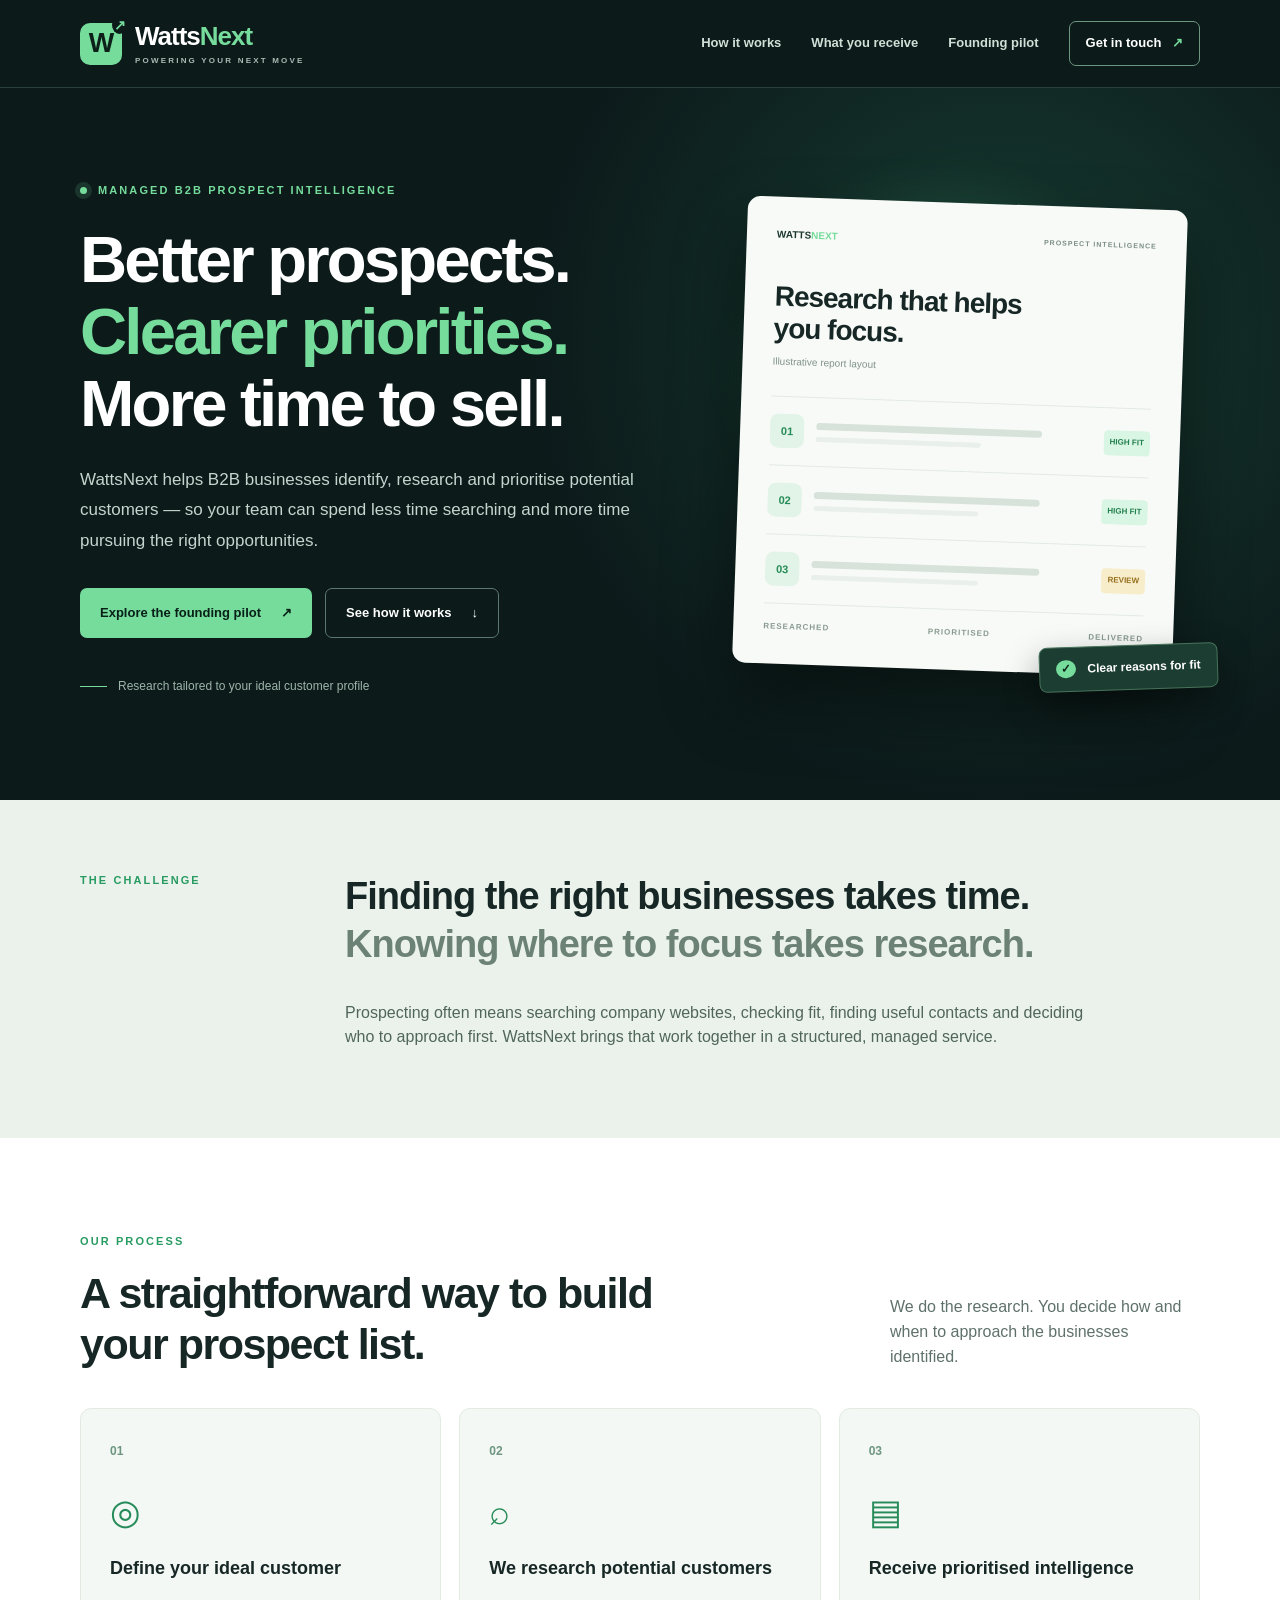
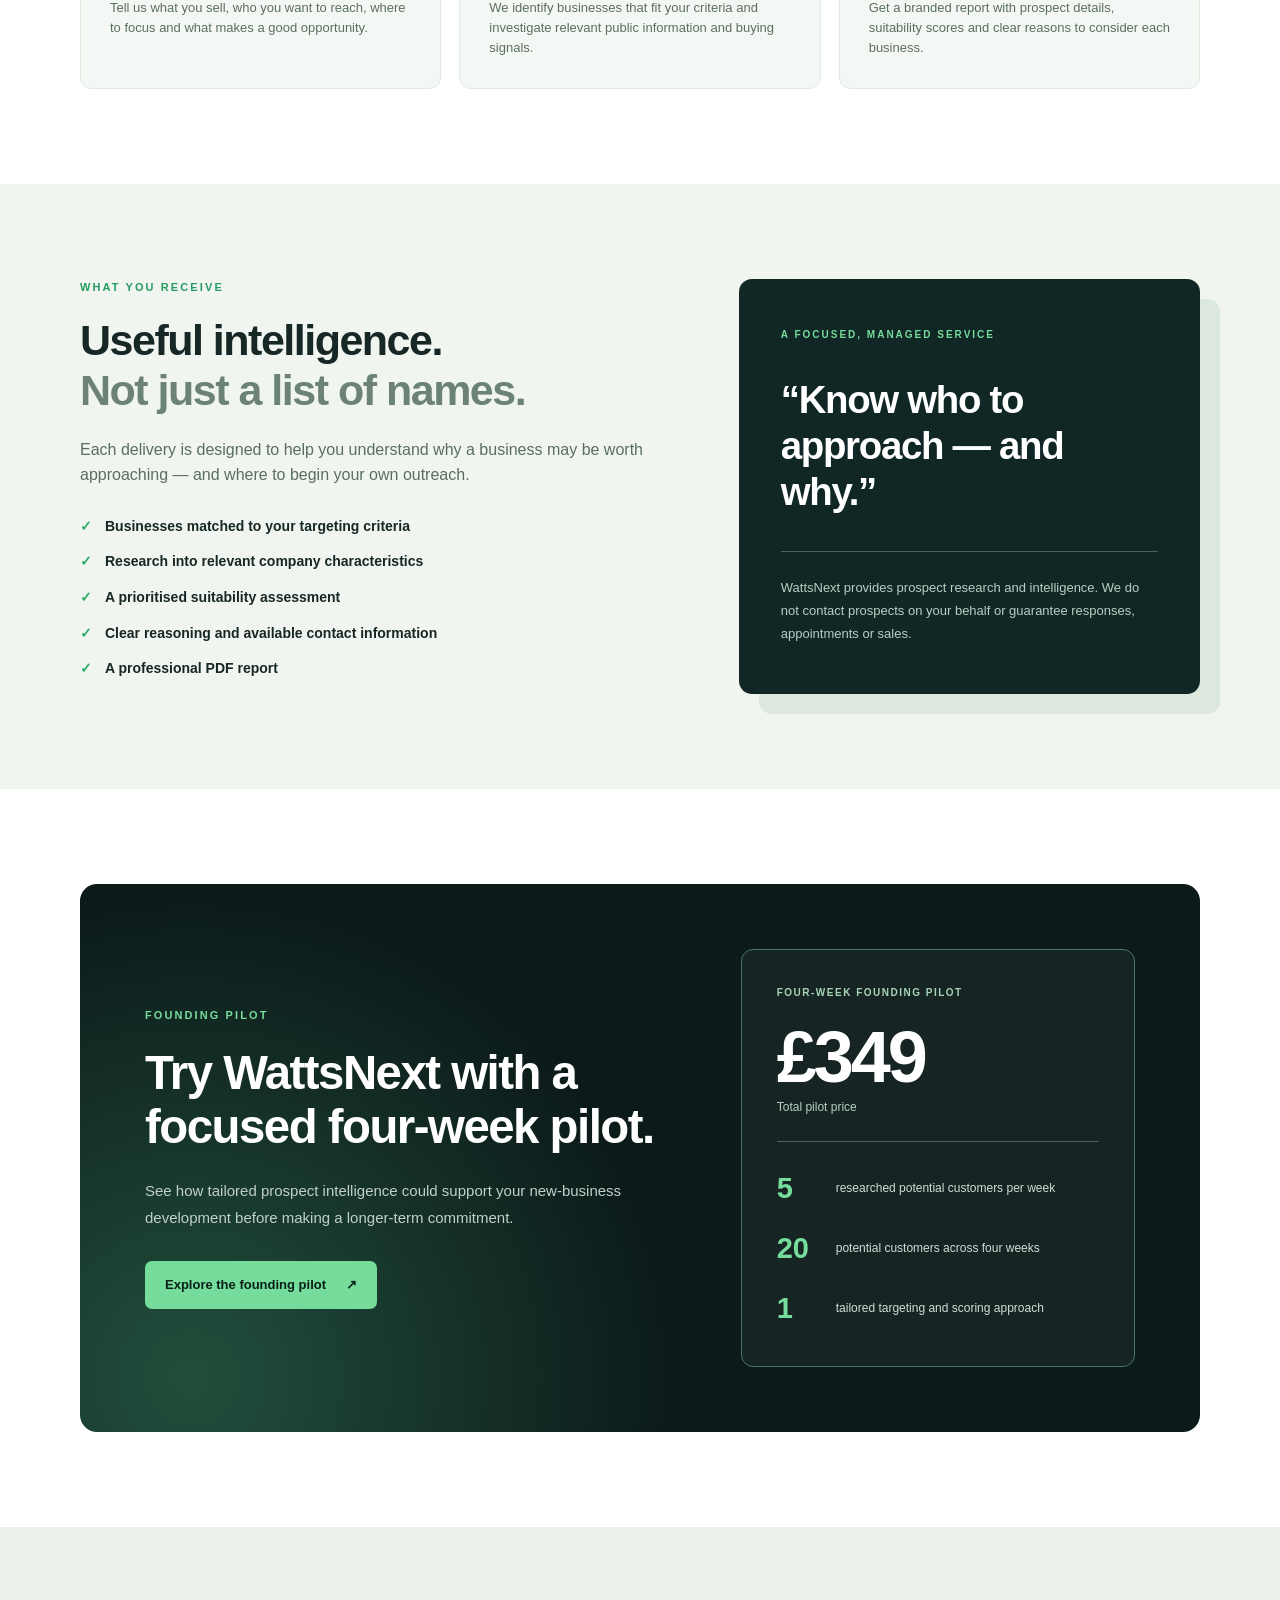
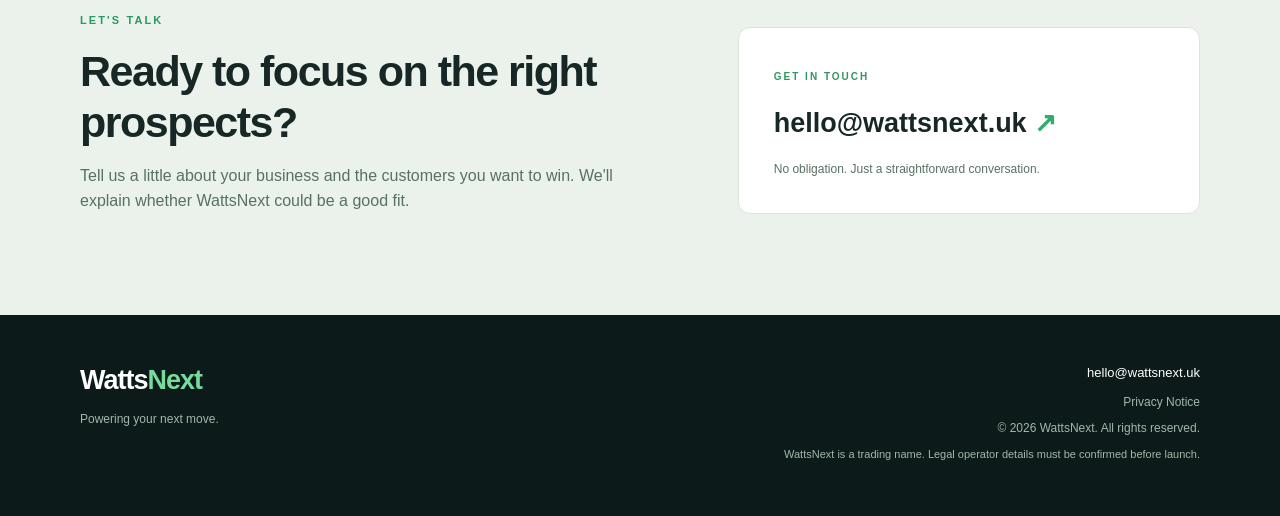
==== index.html @ e7e46218 "Add files via upload" ====
<!doctype html>
<html lang="en-GB">
<head>
<meta charset="utf-8"><meta name="viewport" content="width=device-width, initial-scale=1">
<meta name="description" content="WattsNext provides managed B2B prospect research: researched, prioritised potential customers matched to your ideal customer profile.">
<title>WattsNext | Powering your next move</title>
<link rel="stylesheet" href="styles.css">
</head>
<body>
<header class="site-header"><div class="wrap nav"><a class="brand" href="#top" aria-label="WattsNext home"><span class="mark">W<span class="spark">↗</span></span><span>Watts<span class="green">Next</span><small>POWERING YOUR NEXT MOVE</small></span></a><nav aria-label="Main navigation"><a href="how-it-works.html">How it works</a><a href="#deliverables">What you receive</a><a href="founding-pilot.html">Founding pilot</a><a class="nav-contact" href="mailto:hello@wattsnext.uk?subject=WattsNext%20enquiry">Get in touch <span aria-hidden="true">↗</span></a></nav></div></header>
<main id="top">
<section class="hero"><div class="wrap hero-grid"><div><div class="eyebrow"><span class="dot"></span> MANAGED B2B PROSPECT INTELLIGENCE</div><h1>Better prospects.<br><em>Clearer priorities.</em><br>More time to sell.</h1><p class="lead">WattsNext helps B2B businesses identify, research and prioritise potential customers — so your team can spend less time searching and more time pursuing the right opportunities.</p><div class="actions"><a class="btn primary" href="founding-pilot.html">Explore the founding pilot <span aria-hidden="true">↗</span></a><a class="btn secondary" href="how-it-works.html">See how it works <span aria-hidden="true">↓</span></a></div><div class="hero-note"><span class="line"></span> Research tailored to your ideal customer profile</div></div><div class="hero-visual" aria-label="Illustration of a prioritised prospect intelligence report"><div class="glow"></div><div class="report"><div class="report-top"><span>WATTS<span class="green">NEXT</span></span><span>PROSPECT INTELLIGENCE</span></div><div class="report-title">Research that helps<br>you focus.</div><div class="report-sub">Illustrative report layout</div><div class="report-row"><span class="avatar">01</span><span class="fake-lines"><b></b><i></i></span><span class="score">HIGH FIT</span></div><div class="report-row"><span class="avatar">02</span><span class="fake-lines"><b></b><i></i></span><span class="score">HIGH FIT</span></div><div class="report-row"><span class="avatar">03</span><span class="fake-lines"><b></b><i></i></span><span class="score medium">REVIEW</span></div><div class="report-footer"><span>RESEARCHED</span><span>PRIORITISED</span><span>DELIVERED</span></div></div><div class="float-chip"><span class="check">✓</span> Clear reasons for fit</div></div></div></section>
<section class="intro"><div class="wrap intro-grid"><div class="section-label">THE CHALLENGE</div><div><h2>Finding the right businesses takes time. <span>Knowing where to focus takes research.</span></h2><p>Prospecting often means searching company websites, checking fit, finding useful contacts and deciding who to approach first. WattsNext brings that work together in a structured, managed service.</p></div></div></section>
<section class="section how" id="how"><div class="wrap"><div class="section-label">OUR PROCESS</div><div class="section-heading"><h2>A straightforward way to build your prospect list.</h2><p>We do the research. You decide how and when to approach the businesses identified.</p></div><div class="steps"><article class="step"><span class="step-number">01</span><div class="step-icon">◎</div><h3>Define your ideal customer</h3><p>Tell us what you sell, who you want to reach, where to focus and what makes a good opportunity.</p></article><article class="step"><span class="step-number">02</span><div class="step-icon">⌕</div><h3>We research potential customers</h3><p>We identify businesses that fit your criteria and investigate relevant public information and buying signals.</p></article><article class="step"><span class="step-number">03</span><div class="step-icon">▤</div><h3>Receive prioritised intelligence</h3><p>Get a branded report with prospect details, suitability scores and clear reasons to consider each business.</p></article></div></div></section>
<section class="section deliverables" id="deliverables"><div class="wrap deliver-grid"><div><div class="section-label">WHAT YOU RECEIVE</div><h2>Useful intelligence.<br><span>Not just a list of names.</span></h2><p>Each delivery is designed to help you understand why a business may be worth approaching — and where to begin your own outreach.</p><ul class="feature-list"><li><span>✓</span> Businesses matched to your targeting criteria</li><li><span>✓</span> Research into relevant company characteristics</li><li><span>✓</span> A prioritised suitability assessment</li><li><span>✓</span> Clear reasoning and available contact information</li><li><span>✓</span> A professional PDF report</li></ul></div><aside class="deliver-card"><div class="card-label">A FOCUSED, MANAGED SERVICE</div><div class="big-quote">“Know who to approach — and why.”</div><div class="card-rule"></div><p>WattsNext provides prospect research and intelligence. We do not contact prospects on your behalf or guarantee responses, appointments or sales.</p></aside></div></section>
<section class="section pilot-section" id="pilot"><div class="wrap"><div class="pilot-card"><div><div class="section-label light">FOUNDING PILOT</div><h2>Try WattsNext with a focused four-week pilot.</h2><p>See how tailored prospect intelligence could support your new-business development before making a longer-term commitment.</p><a class="btn primary" href="founding-pilot.html">Explore the founding pilot <span aria-hidden="true">↗</span></a></div><div class="price-box"><div class="price-label">FOUR-WEEK FOUNDING PILOT</div><div class="price">£349</div><div class="price-sub">Total pilot price</div><div class="price-rule"></div><div class="metric"><strong>5</strong><span>researched potential customers per week</span></div><div class="metric"><strong>20</strong><span>potential customers across four weeks</span></div><div class="metric"><strong>1</strong><span>tailored targeting and scoring approach</span></div></div></div></div></section>
<section class="contact-section" id="contact"><div class="wrap contact-grid"><div><div class="section-label">LET'S TALK</div><h2>Ready to focus on the right prospects?</h2><p>Tell us a little about your business and the customers you want to win. We'll explain whether WattsNext could be a good fit.</p></div><div class="contact-box"><span>GET IN TOUCH</span><a href="mailto:hello@wattsnext.uk?subject=WattsNext%20enquiry">hello@wattsnext.uk <span aria-hidden="true">↗</span></a><p>No obligation. Just a straightforward conversation.</p></div></div></section>
</main>
<footer><div class="wrap footer-grid"><div><a class="footer-brand" href="#top">Watts<span class="green">Next</span></a><p>Powering your next move.</p></div><div class="footer-right"><a href="mailto:hello@wattsnext.uk">hello@wattsnext.uk</a><p><a href="https://docs.google.com/document/d/1ftN30DPU0YbhLh_8CklvsjxT-NBt7JfH/edit?usp=drivesdk&ouid=116151901559799536463&rtpof=true&sd=true" target="_blank" rel="noopener noreferrer">Privacy Notice</a></p><p>© <span id="year">2026</span> WattsNext. All rights reserved.</p><p class="footer-notice">WattsNext is a trading name. Legal operator details must be confirmed before launch.</p></div></div></footer>
<script>document.getElementById('year').textContent=new Date().getFullYear();</script>
</body></html>
---- styles.css ----
:root{--dark:#0c1a1a;--dark2:#102726;--green:#76dc9c;--green2:#40b977;--ink:#162725;--muted:#5f716b;--light:#f3f7f3;--line:#dce8df}*{box-sizing:border-box}html{scroll-behavior:smooth}body{margin:0;font-family:Arial,Helvetica,sans-serif;color:var(--ink);line-height:1.55}a{text-decoration:none;color:inherit}.wrap{width:min(1120px,calc(100% - 48px));margin:auto}.site-header{background:var(--dark);color:#fff;border-bottom:1px solid #29403b}.nav{min-height:87px;display:flex;align-items:center;justify-content:space-between;gap:24px}.brand{display:flex;align-items:center;gap:13px;font-size:26px;font-weight:800;letter-spacing:-1px;line-height:1}.brand small{display:block;font-size:8px;letter-spacing:2.2px;color:#a9bcb4;margin-top:8px;font-weight:600}.green{color:var(--green)}.mark{width:42px;height:42px;background:var(--green);color:#0c2019;display:grid;place-items:center;border-radius:10px;font-size:27px;font-weight:900;position:relative}.spark{position:absolute;font-size:14px;right:-5px;top:-7px;background:var(--dark);color:var(--green);border-radius:50%;padding:2px}.nav nav{display:flex;align-items:center;gap:30px;font-size:13px;font-weight:600}.nav nav>a:not(.nav-contact){color:#d1dfd6}.nav nav>a:hover{color:var(--green)}.nav-contact{border:1px solid #6c9680;border-radius:7px;padding:11px 16px}.nav-contact span{color:var(--green);margin-left:7px}.hero{background:radial-gradient(circle at 78% 35%,#173c32 0%,transparent 43%),var(--dark);color:#fff;padding:90px 0 100px;overflow:hidden}.hero-grid{display:grid;grid-template-columns:1.1fr .9fr;gap:55px;align-items:center}.eyebrow,.section-label{font-size:11px;font-weight:800;letter-spacing:2.1px;color:#279b61}.eyebrow{color:var(--green);display:flex;align-items:center;gap:11px}.dot{height:7px;width:7px;background:var(--green);border-radius:50%;box-shadow:0 0 0 5px #75db9a24}h1,h2,h3,p{margin-top:0}h1{font-size:clamp(42px,5.1vw,68px);letter-spacing:-2.8px;line-height:1.1;margin:25px 0}h1 em{font-style:normal;color:var(--green)}.lead{font-size:17px;color:#c4d5ce;max-width:565px;line-height:1.8}.actions{display:flex;gap:13px;flex-wrap:wrap;margin-top:31px}.btn{display:inline-flex;align-items:center;justify-content:center;gap:20px;border-radius:7px;padding:14px 20px;font-size:13px;font-weight:800;transition:transform .15s}.btn:hover{transform:translateY(-2px)}.primary{background:var(--green);color:#092018}.secondary{border:1px solid #5c7770;color:#fff}.hero-note{font-size:12px;color:#9eb5aa;display:flex;align-items:center;gap:11px;margin-top:39px}.line{width:27px;height:1px;background:var(--green)}.hero-visual{position:relative;padding:25px 0 30px}.glow{position:absolute;width:380px;height:380px;background:#64d99918;border-radius:50%;filter:blur(22px);left:30px;top:10px}.report{position:relative;max-width:440px;margin:auto;background:#f8faf7;color:var(--ink);border-radius:13px;box-shadow:0 35px 70px #0007;transform:rotate(2deg);padding:30px}.report-top{display:flex;justify-content:space-between;align-items:center;gap:8px;font-size:10px;font-weight:900;color:#1d3730}.report-top>span:last-child{font-size:7px;letter-spacing:1px;color:#7a8d85}.report-title{font-size:28px;letter-spacing:-1px;line-height:1.15;font-weight:800;margin-top:38px}.report-sub{font-size:10px;color:#80928a;margin-top:9px;margin-bottom:27px}.report-row{display:flex;align-items:center;gap:12px;border-top:1px solid #e3eae4;padding:17px 0}.avatar{width:34px;height:34px;background:#e2f3e8;color:#278d58;display:grid;place-items:center;border-radius:8px;font-size:11px;font-weight:800}.fake-lines{flex:1;display:grid;gap:7px}.fake-lines b,.fake-lines i{height:7px;background:#d7e3da;border-radius:8px;width:82%}.fake-lines i{width:60%;height:5px;background:#e9efea}.score{font-size:8px;color:#23804f;background:#d9f5e3;border-radius:4px;padding:6px;font-weight:800;white-space:nowrap}.score.medium{color:#96711e;background:#f8edcb}.report-footer{display:flex;justify-content:space-between;border-top:1px solid #e3eae4;padding-top:17px;font-size:8px;color:#899b90;letter-spacing:1px;font-weight:800}.float-chip{position:absolute;right:-18px;bottom:10px;background:#1c3d32;color:#fff;border:1px solid #47735a;box-shadow:0 15px 35px #0006;border-radius:8px;padding:12px 16px;font-size:12px;font-weight:700;transform:rotate(-2deg)}.check{background:var(--green);color:#0d231a;border-radius:50%;padding:2px 5px;margin-right:8px}.intro{padding:72px 0;background:#eaf2eb}.intro-grid{display:grid;grid-template-columns:230px 1fr;gap:35px}.intro h2{font-size:clamp(26px,3.1vw,38px);line-height:1.28;letter-spacing:-1px;max-width:820px}.intro h2 span,.deliverables h2 span{color:#6b8275}.intro p{max-width:750px;color:#51665a}.section{padding:95px 0}.section-heading{display:flex;justify-content:space-between;align-items:end;gap:60px;margin:18px 0 38px}.section-heading h2,.deliverables h2,.contact-section h2{font-size:clamp(30px,3.5vw,43px);line-height:1.18;letter-spacing:-1.5px;max-width:650px;margin:0}.section-heading p{color:var(--muted);max-width:310px;margin:0}.steps{display:grid;grid-template-columns:repeat(3,1fr);gap:18px}.step{background:#f4f8f4;border:1px solid #e2eae2;border-radius:11px;padding:29px}.step-number{font-size:12px;font-weight:800;color:#6d9580}.step-icon{font-size:35px;color:#268b59;margin:23px 0 17px}.step h3{font-size:18px;line-height:1.3}.step p{font-size:13px;color:#5b6e63;margin:0}.deliverables{background:#f0f5f0}.deliver-grid{display:grid;grid-template-columns:1.1fr .9fr;gap:95px;align-items:center}.deliverables h2{margin:19px 0 22px}.deliverables p{color:#596e62;max-width:570px}.feature-list{list-style:none;padding:0;margin:28px 0 0}.feature-list li{margin:14px 0;font-size:14px;font-weight:600;display:flex;gap:13px}.feature-list li span{color:#2eac69;font-weight:900}.deliver-card{background:var(--dark2);color:#fff;border-radius:13px;padding:48px 42px;box-shadow:20px 20px 0 #dce8de}.card-label{color:var(--green);font-size:10px;letter-spacing:2px;font-weight:800}.big-quote{font-size:clamp(29px,3vw,42px);font-weight:800;letter-spacing:-1.3px;line-height:1.2;margin:35px 0}.card-rule{height:1px;background:#45665a;margin-bottom:24px}.deliver-card p{font-size:13px;color:#b9cec2;line-height:1.8;margin:0}.pilot-section{background:#fff}.pilot-card{background:var(--dark);border-radius:17px;color:#fff;padding:65px;display:grid;grid-template-columns:1fr .75fr;gap:70px;align-items:center;background-image:radial-gradient(circle at 10% 90%,#214f3c,transparent 43%)}.section-label.light{color:var(--green)}.pilot-card h2{font-size:clamp(32px,3.7vw,49px);letter-spacing:-1.5px;line-height:1.15;margin:22px 0}.pilot-card p{color:#c1d1c7;font-size:15px;line-height:1.8;margin-bottom:30px}.price-box{border:1px solid #4b7662;border-radius:12px;padding:35px;background:#ffffff0b}.price-label{font-size:10px;letter-spacing:1.5px;color:#a6d4b7;font-weight:800}.price{font-size:72px;font-weight:800;letter-spacing:-3px;line-height:1.15;margin-top:15px}.price-sub{font-size:12px;color:#b8d0bf}.price-rule{height:1px;background:#476457;margin:24px 0}.metric{display:flex;align-items:center;gap:17px;margin-top:15px}.metric strong{font-size:29px;color:var(--green);min-width:42px}.metric span{font-size:12px;color:#d0dfd4}.contact-section{background:#eaf2eb;padding:85px 0}.contact-grid{display:grid;grid-template-columns:1fr .8fr;gap:80px;align-items:center}.contact-section h2{margin:17px 0}.contact-section p{color:#597064;max-width:540px}.contact-box{background:#fff;border:1px solid #d8e6dc;border-radius:12px;padding:35px}.contact-box>span{font-size:10px;letter-spacing:2px;font-weight:800;color:#339660}.contact-box>a{display:block;font-size:clamp(18px,2.3vw,27px);font-weight:800;margin:15px 0;word-break:break-word}.contact-box>a span{color:#2eae6a}.contact-box p{font-size:12px;margin:0}footer{background:#0c1a1a;color:#fff;padding:45px 0}.footer-grid{display:flex;justify-content:space-between;gap:40px}.footer-brand{font-size:27px;font-weight:800;letter-spacing:-1px}footer p{font-size:12px;color:#a2b8aa;margin:8px 0}.footer-right{text-align:right}.footer-right>a{font-size:13px}.footer-notice{max-width:450px;font-size:11px}@media(max-width:850px){.nav nav{gap:13px}.nav nav>a:not(.nav-contact){display:none}.hero-grid,.deliver-grid,.pilot-card{grid-template-columns:1fr}.hero{padding:65px 0}.hero-visual{max-width:500px;margin:auto;width:100%}.intro-grid{grid-template-columns:1fr;gap:12px}.section-heading{display:block}.section-heading p{margin-top:15px}.deliver-grid,.pilot-card{gap:38px}.pilot-card{padding:40px}.contact-grid{gap:30px}}@media(max-width:600px){.wrap{width:min(100% - 34px,1120px)}.nav{min-height:75px}.brand{font-size:23px}.brand small{font-size:7px}.nav-contact{font-size:11px;padding:9px}.hero{padding:56px 0 72px}h1{letter-spacing:-1.7px}.lead{font-size:15px}.report{padding:23px}.float-chip{right:0}.intro,.section,.contact-section{padding:60px 0}.steps{grid-template-columns:1fr}.deliver-card{padding:32px;box-shadow:10px 10px 0 #dce8de}.pilot-card{padding:29px}.price{font-size:58px}.contact-grid{grid-template-columns:1fr}.contact-box{padding:24px}.footer-grid{display:block}.footer-right{text-align:left;margin-top:24px}}

/* Additional pages and responsive navigation */
.inner-hero{background:radial-gradient(circle at 82% 20%,#214f3c 0%,transparent 48%),var(--dark);color:#fff;padding:80px 0 86px}.inner-hero h1{max-width:920px;font-size:clamp(39px,4.8vw,62px)}.inner-hero .lead{max-width:740px}.inner-title{font-size:clamp(30px,3.4vw,43px);letter-spacing:-1.5px;line-height:1.2;max-width:820px;margin:20px 0 35px}.detail-steps{display:grid;grid-template-columns:repeat(2,minmax(0,1fr));gap:20px}.detail-steps.three{grid-template-columns:repeat(3,minmax(0,1fr))}.detail-step,.info-card{border:1px solid var(--line);border-radius:12px;background:#fff;padding:30px}.detail-step h3,.info-card h3{font-size:19px;margin:15px 0 12px}.detail-step p,.info-card p{font-size:14px;color:var(--muted);margin:0}.muted-section{background:var(--light)}.info-grid{display:grid;grid-template-columns:repeat(2,minmax(0,1fr));gap:18px}.end-cta{display:flex;justify-content:space-between;align-items:center;gap:30px}.end-cta h2{font-size:clamp(28px,3vw,40px);margin:15px 0}.end-cta p{color:var(--muted)}.fine-print{margin-top:32px;font-size:12px;color:var(--muted);max-width:880px}.pilot-page-card{padding:55px}
@media(max-width:850px){.nav{flex-wrap:wrap;padding:14px 0}.nav nav{display:flex;flex-wrap:wrap;justify-content:flex-start;width:100%;gap:10px 17px}.nav nav>a:not(.nav-contact){display:inline;color:#d1dfd6}.nav-contact{padding:7px 10px}.detail-steps.three{grid-template-columns:1fr}.end-cta{display:block}.end-cta .btn{margin-top:12px}}
@media(max-width:600px){.inner-hero{padding:55px 0 65px}.detail-steps,.info-grid{grid-template-columns:1fr}.detail-step,.info-card{padding:24px}.pilot-page-card{padding:29px}.nav nav{font-size:12px;gap:9px 13px}.nav nav>a:not(.nav-contact){display:inline}}
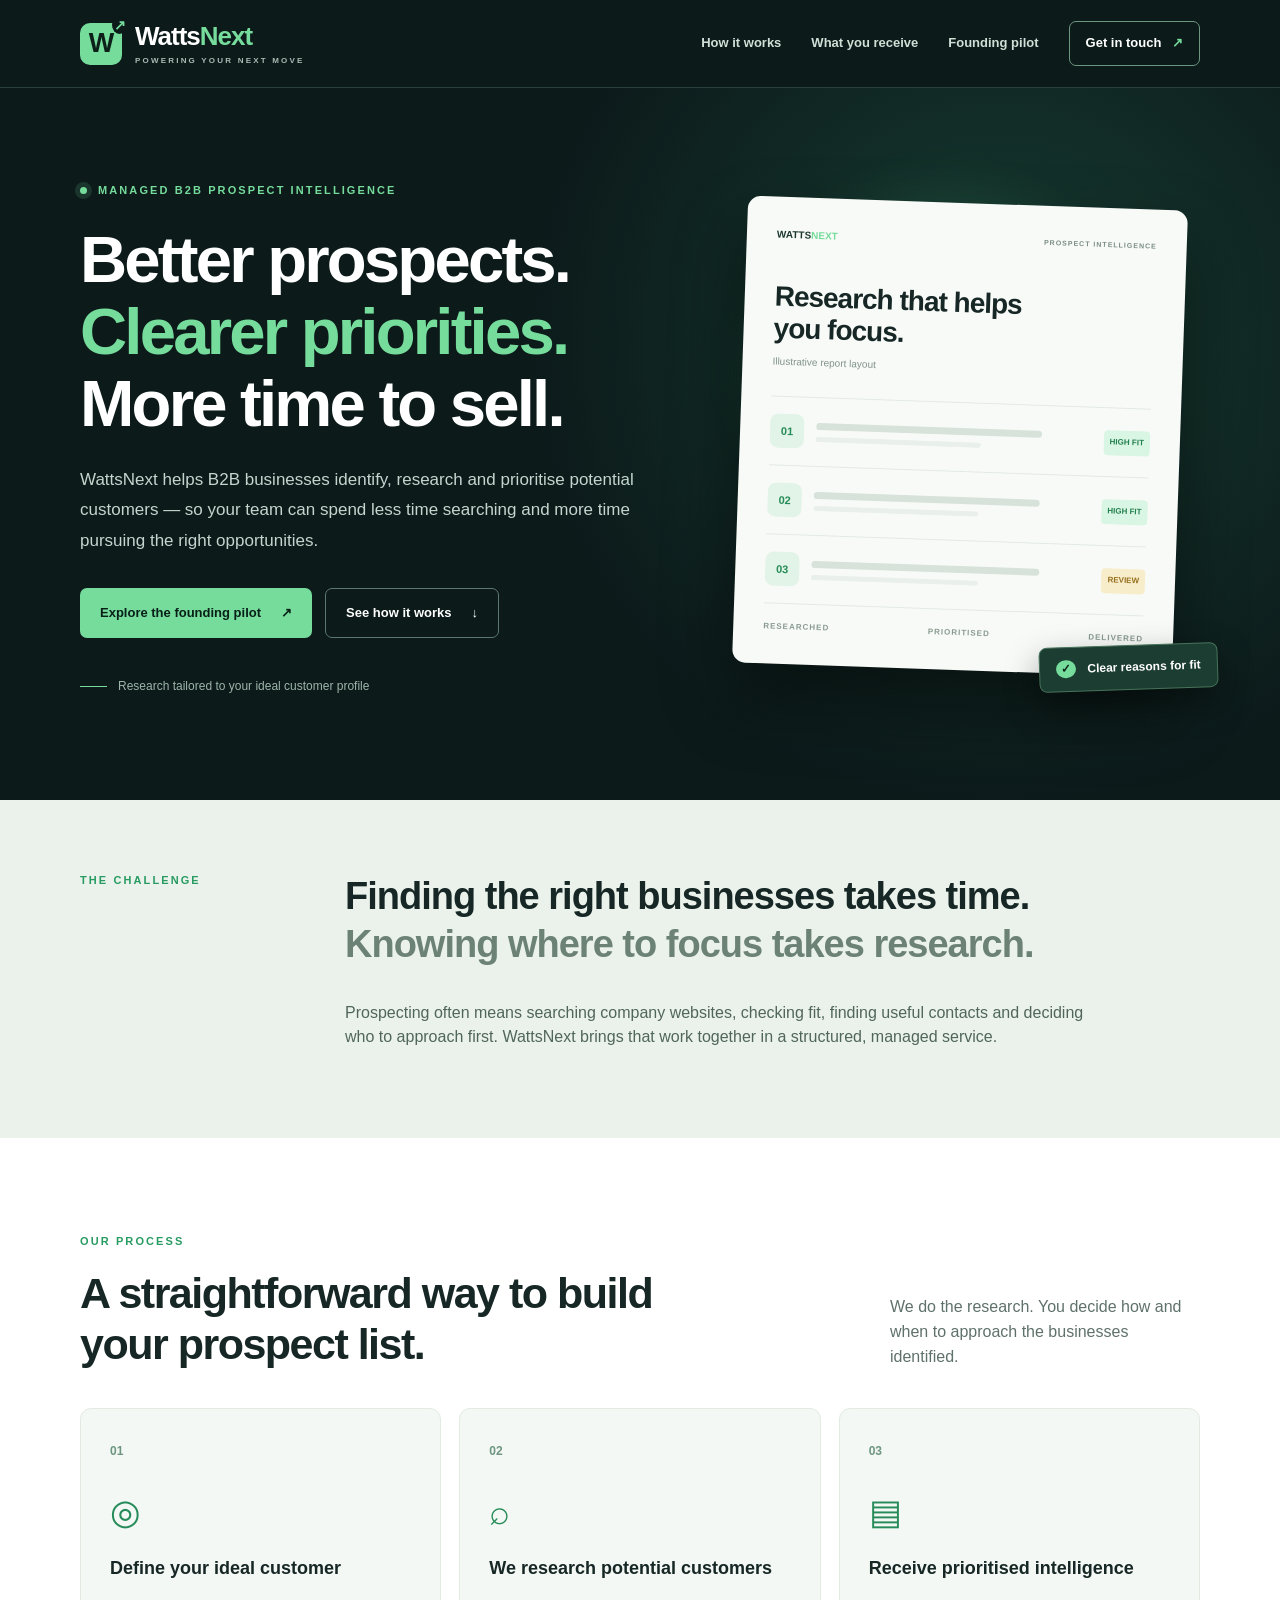
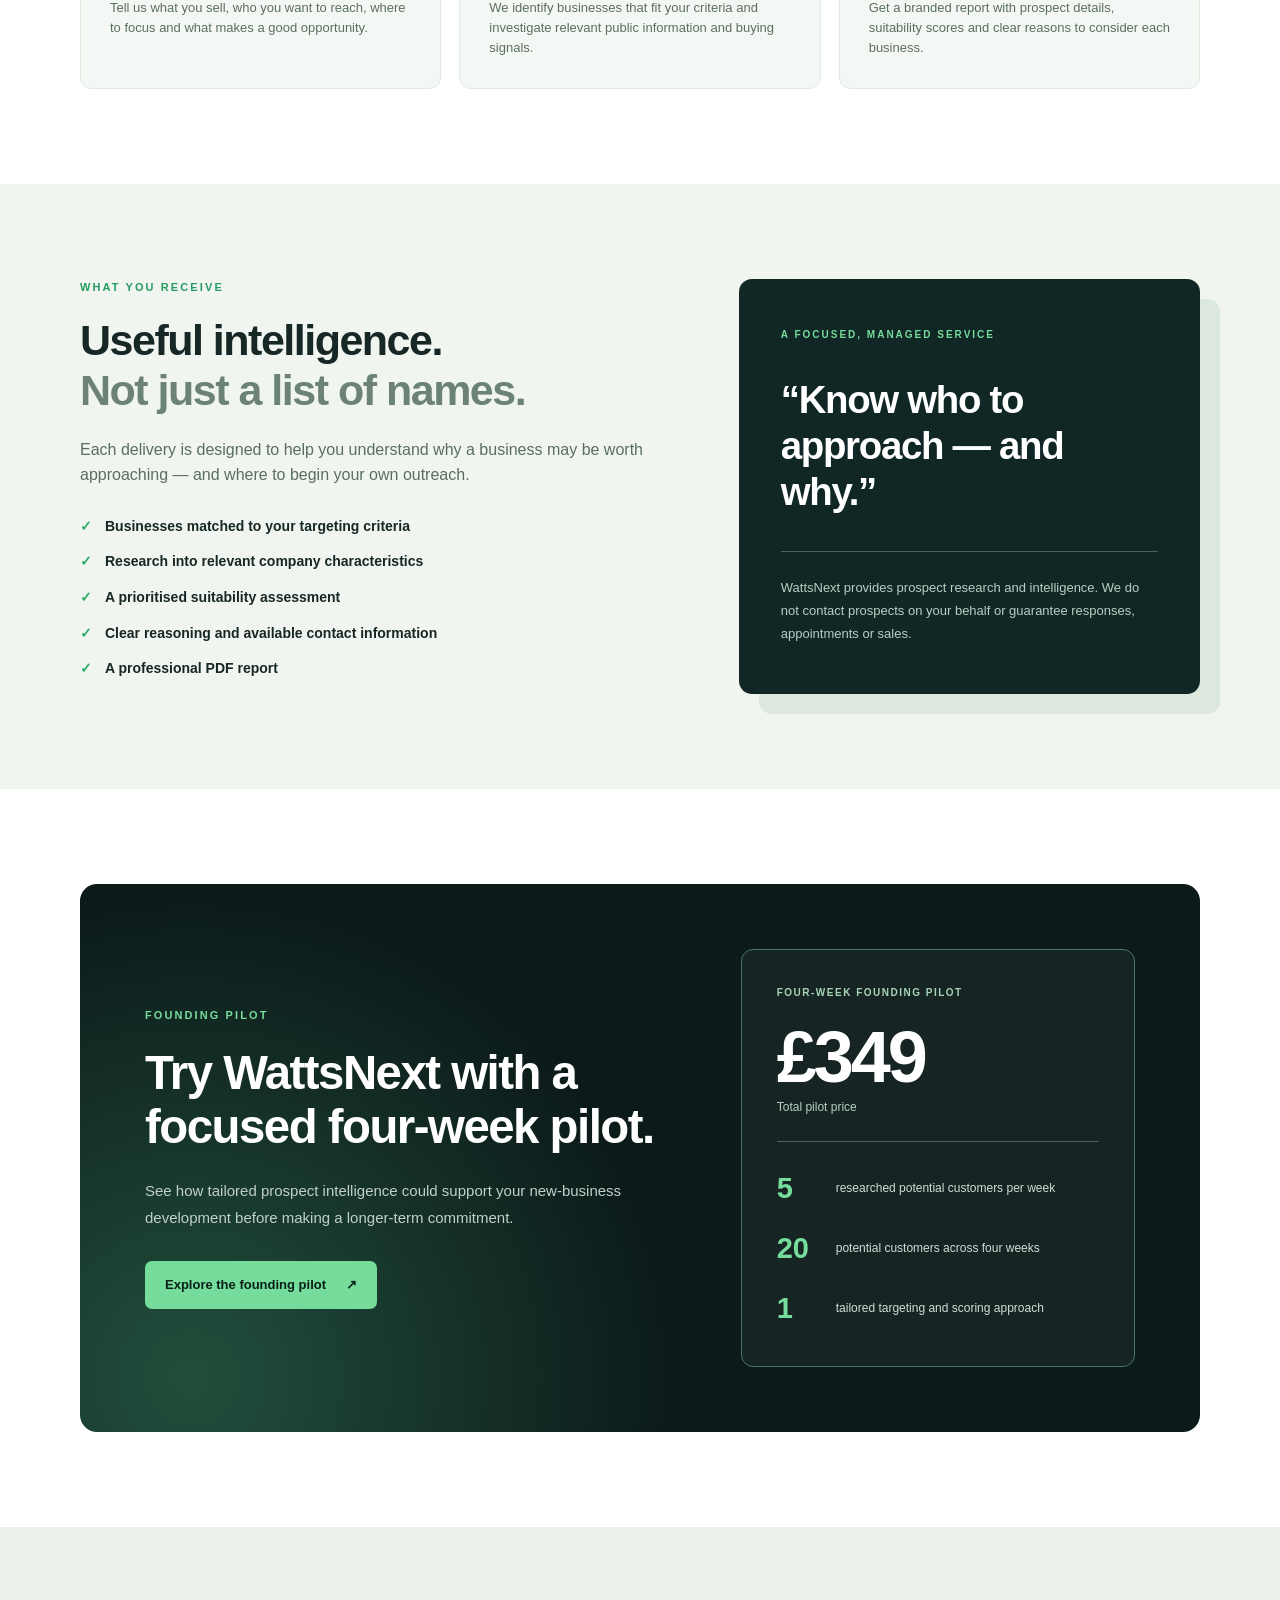
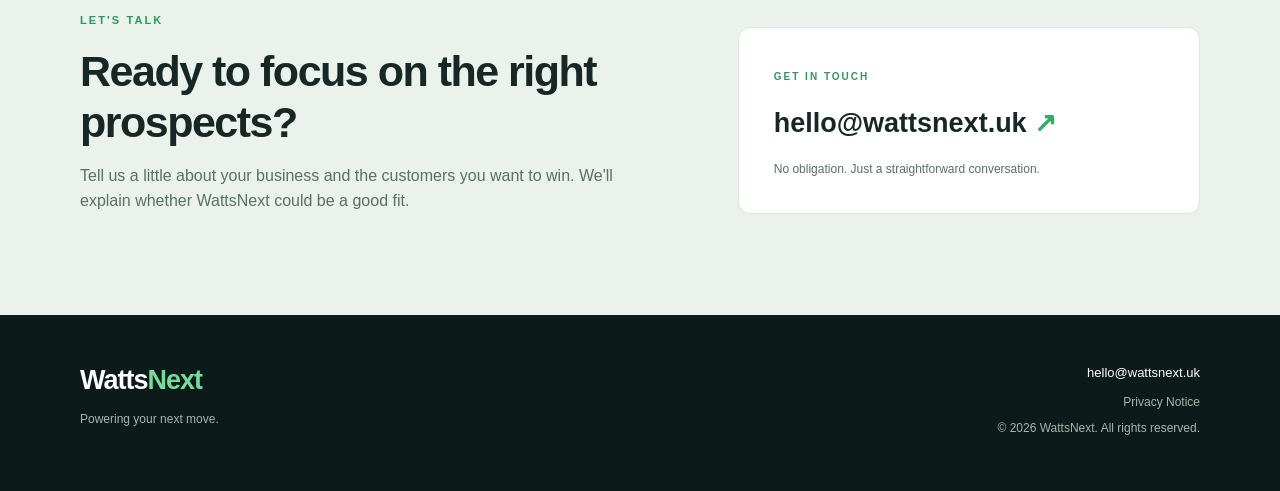
==== commit bf78c303: "Add files via upload" ====
--- a/index.html
+++ b/index.html
@@ -16,6 +16,6 @@
 <section class="section pilot-section" id="pilot"><div class="wrap"><div class="pilot-card"><div><div class="section-label light">FOUNDING PILOT</div><h2>Try WattsNext with a focused four-week pilot.</h2><p>See how tailored prospect intelligence could support your new-business development before making a longer-term commitment.</p><a class="btn primary" href="founding-pilot.html">Explore the founding pilot <span aria-hidden="true">↗</span></a></div><div class="price-box"><div class="price-label">FOUR-WEEK FOUNDING PILOT</div><div class="price">£349</div><div class="price-sub">Total pilot price</div><div class="price-rule"></div><div class="metric"><strong>5</strong><span>researched potential customers per week</span></div><div class="metric"><strong>20</strong><span>potential customers across four weeks</span></div><div class="metric"><strong>1</strong><span>tailored targeting and scoring approach</span></div></div></div></div></section>
 <section class="contact-section" id="contact"><div class="wrap contact-grid"><div><div class="section-label">LET'S TALK</div><h2>Ready to focus on the right prospects?</h2><p>Tell us a little about your business and the customers you want to win. We'll explain whether WattsNext could be a good fit.</p></div><div class="contact-box"><span>GET IN TOUCH</span><a href="mailto:hello@wattsnext.uk?subject=WattsNext%20enquiry">hello@wattsnext.uk <span aria-hidden="true">↗</span></a><p>No obligation. Just a straightforward conversation.</p></div></div></section>
 </main>
-<footer><div class="wrap footer-grid"><div><a class="footer-brand" href="#top">Watts<span class="green">Next</span></a><p>Powering your next move.</p></div><div class="footer-right"><a href="mailto:hello@wattsnext.uk">hello@wattsnext.uk</a><p><a href="https://docs.google.com/document/d/1ftN30DPU0YbhLh_8CklvsjxT-NBt7JfH/edit?usp=drivesdk&ouid=116151901559799536463&rtpof=true&sd=true" target="_blank" rel="noopener noreferrer">Privacy Notice</a></p><p>© <span id="year">2026</span> WattsNext. All rights reserved.</p><p class="footer-notice">WattsNext is a trading name. Legal operator details must be confirmed before launch.</p></div></div></footer>
+<footer><div class="wrap footer-grid"><div><a class="footer-brand" href="#top">Watts<span class="green">Next</span></a><p>Powering your next move.</p></div><div class="footer-right"><a href="mailto:hello@wattsnext.uk">hello@wattsnext.uk</a><p><a href="https://docs.google.com/document/d/1ftN30DPU0YbhLh_8CklvsjxT-NBt7JfH/edit?usp=drivesdk&ouid=116151901559799536463&rtpof=true&sd=true" target="_blank" rel="noopener noreferrer">Privacy Notice</a></p><p>© <span id="year">2026</span> WattsNext. All rights reserved.</p></div></div></footer>
 <script>document.getElementById('year').textContent=new Date().getFullYear();</script>
 </body></html>
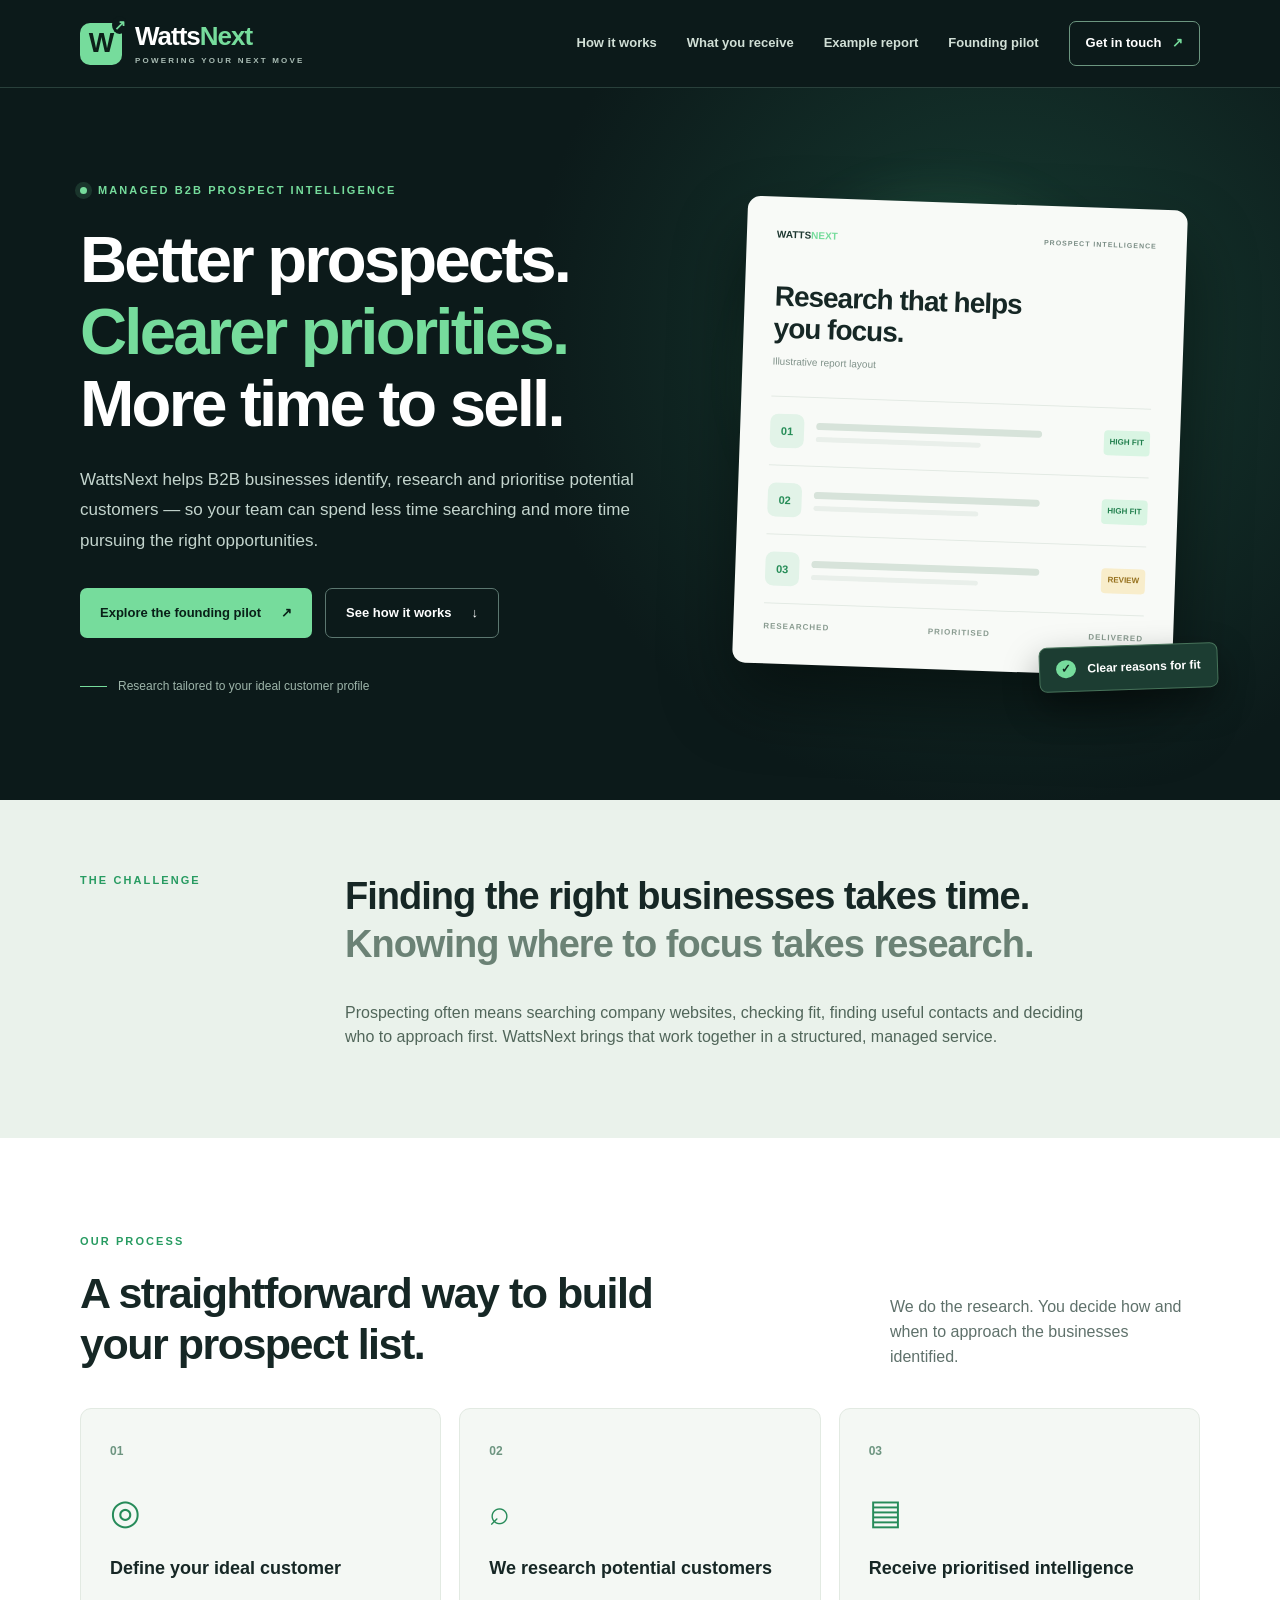
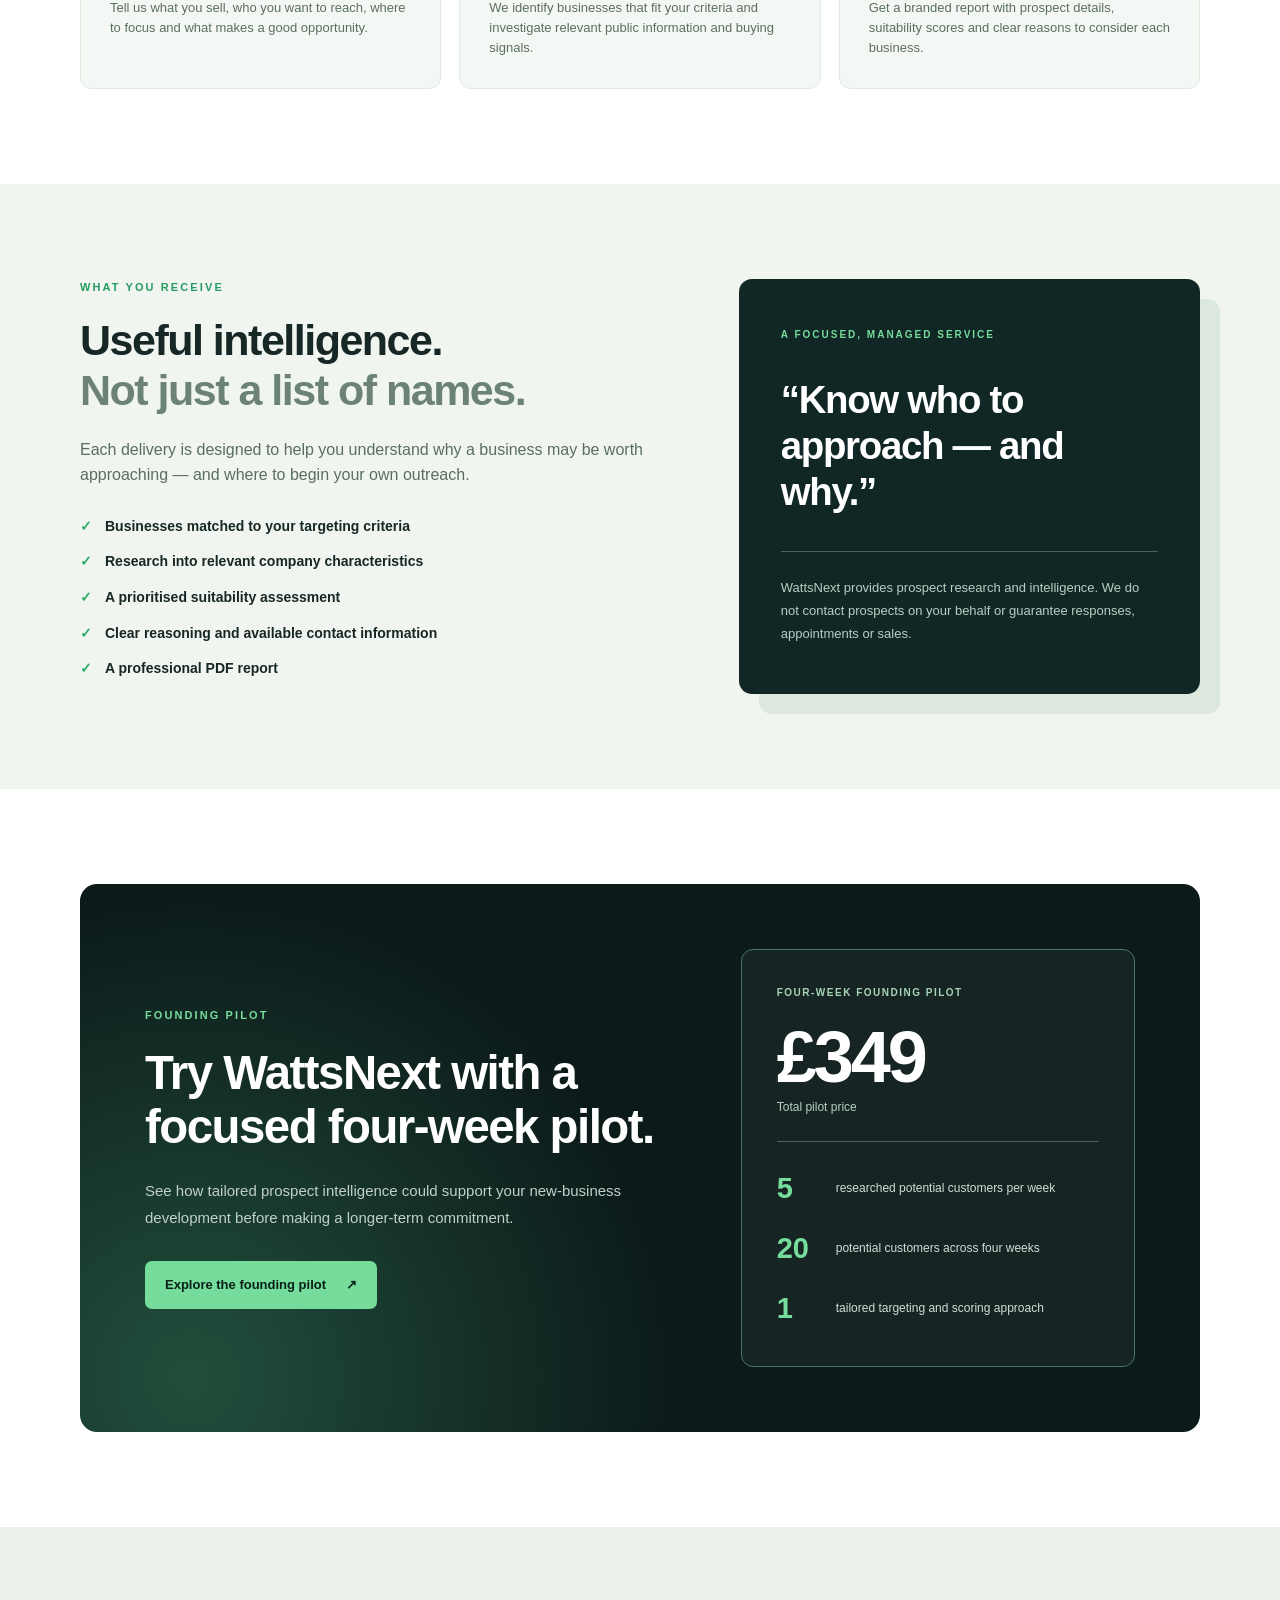
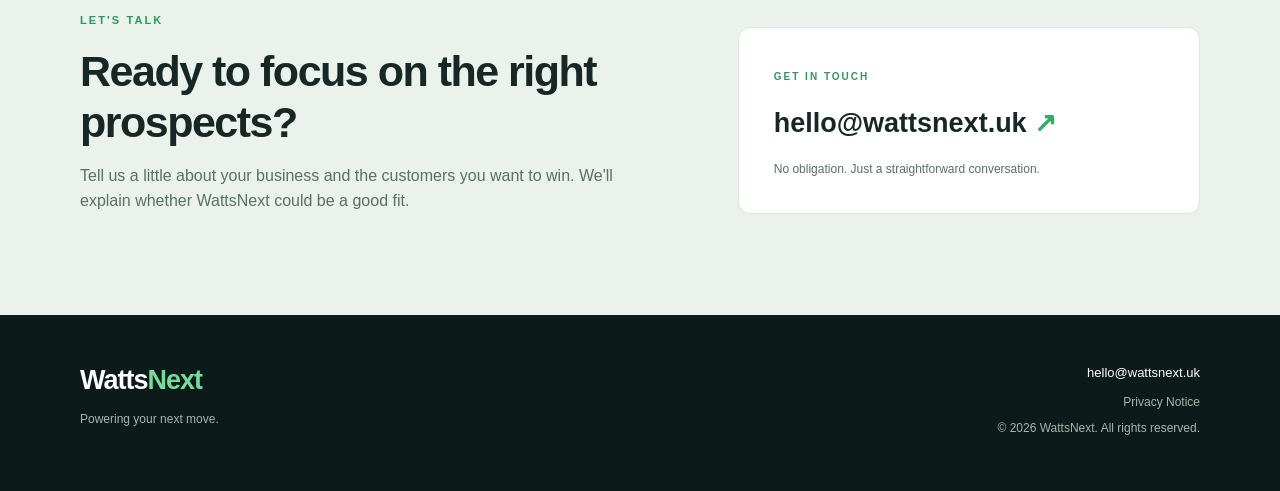
==== commit 19c23146: "Add files via upload" ====
--- a/index.html
+++ b/index.html
@@ -7,7 +7,7 @@
 <link rel="stylesheet" href="styles.css">
 </head>
 <body>
-<header class="site-header"><div class="wrap nav"><a class="brand" href="#top" aria-label="WattsNext home"><span class="mark">W<span class="spark">↗</span></span><span>Watts<span class="green">Next</span><small>POWERING YOUR NEXT MOVE</small></span></a><nav aria-label="Main navigation"><a href="how-it-works.html">How it works</a><a href="#deliverables">What you receive</a><a href="founding-pilot.html">Founding pilot</a><a class="nav-contact" href="mailto:hello@wattsnext.uk?subject=WattsNext%20enquiry">Get in touch <span aria-hidden="true">↗</span></a></nav></div></header>
+<header class="site-header"><div class="wrap nav"><a class="brand" href="#top" aria-label="WattsNext home"><span class="mark">W<span class="spark">↗</span></span><span>Watts<span class="green">Next</span><small>POWERING YOUR NEXT MOVE</small></span></a><nav aria-label="Main navigation"><a href="how-it-works.html">How it works</a><a href="#deliverables">What you receive</a><a href="example-report.html">Example report</a><a href="founding-pilot.html">Founding pilot</a><a class="nav-contact" href="mailto:hello@wattsnext.uk?subject=WattsNext%20enquiry">Get in touch <span aria-hidden="true">↗</span></a></nav></div></header>
 <main id="top">
 <section class="hero"><div class="wrap hero-grid"><div><div class="eyebrow"><span class="dot"></span> MANAGED B2B PROSPECT INTELLIGENCE</div><h1>Better prospects.<br><em>Clearer priorities.</em><br>More time to sell.</h1><p class="lead">WattsNext helps B2B businesses identify, research and prioritise potential customers — so your team can spend less time searching and more time pursuing the right opportunities.</p><div class="actions"><a class="btn primary" href="founding-pilot.html">Explore the founding pilot <span aria-hidden="true">↗</span></a><a class="btn secondary" href="how-it-works.html">See how it works <span aria-hidden="true">↓</span></a></div><div class="hero-note"><span class="line"></span> Research tailored to your ideal customer profile</div></div><div class="hero-visual" aria-label="Illustration of a prioritised prospect intelligence report"><div class="glow"></div><div class="report"><div class="report-top"><span>WATTS<span class="green">NEXT</span></span><span>PROSPECT INTELLIGENCE</span></div><div class="report-title">Research that helps<br>you focus.</div><div class="report-sub">Illustrative report layout</div><div class="report-row"><span class="avatar">01</span><span class="fake-lines"><b></b><i></i></span><span class="score">HIGH FIT</span></div><div class="report-row"><span class="avatar">02</span><span class="fake-lines"><b></b><i></i></span><span class="score">HIGH FIT</span></div><div class="report-row"><span class="avatar">03</span><span class="fake-lines"><b></b><i></i></span><span class="score medium">REVIEW</span></div><div class="report-footer"><span>RESEARCHED</span><span>PRIORITISED</span><span>DELIVERED</span></div></div><div class="float-chip"><span class="check">✓</span> Clear reasons for fit</div></div></div></section>
 <section class="intro"><div class="wrap intro-grid"><div class="section-label">THE CHALLENGE</div><div><h2>Finding the right businesses takes time. <span>Knowing where to focus takes research.</span></h2><p>Prospecting often means searching company websites, checking fit, finding useful contacts and deciding who to approach first. WattsNext brings that work together in a structured, managed service.</p></div></div></section>
--- a/styles.css
+++ b/styles.css
@@ -4,3 +4,13 @@
 .inner-hero{background:radial-gradient(circle at 82% 20%,#214f3c 0%,transparent 48%),var(--dark);color:#fff;padding:80px 0 86px}.inner-hero h1{max-width:920px;font-size:clamp(39px,4.8vw,62px)}.inner-hero .lead{max-width:740px}.inner-title{font-size:clamp(30px,3.4vw,43px);letter-spacing:-1.5px;line-height:1.2;max-width:820px;margin:20px 0 35px}.detail-steps{display:grid;grid-template-columns:repeat(2,minmax(0,1fr));gap:20px}.detail-steps.three{grid-template-columns:repeat(3,minmax(0,1fr))}.detail-step,.info-card{border:1px solid var(--line);border-radius:12px;background:#fff;padding:30px}.detail-step h3,.info-card h3{font-size:19px;margin:15px 0 12px}.detail-step p,.info-card p{font-size:14px;color:var(--muted);margin:0}.muted-section{background:var(--light)}.info-grid{display:grid;grid-template-columns:repeat(2,minmax(0,1fr));gap:18px}.end-cta{display:flex;justify-content:space-between;align-items:center;gap:30px}.end-cta h2{font-size:clamp(28px,3vw,40px);margin:15px 0}.end-cta p{color:var(--muted)}.fine-print{margin-top:32px;font-size:12px;color:var(--muted);max-width:880px}.pilot-page-card{padding:55px}
 @media(max-width:850px){.nav{flex-wrap:wrap;padding:14px 0}.nav nav{display:flex;flex-wrap:wrap;justify-content:flex-start;width:100%;gap:10px 17px}.nav nav>a:not(.nav-contact){display:inline;color:#d1dfd6}.nav-contact{padding:7px 10px}.detail-steps.three{grid-template-columns:1fr}.end-cta{display:block}.end-cta .btn{margin-top:12px}}
 @media(max-width:600px){.inner-hero{padding:55px 0 65px}.detail-steps,.info-grid{grid-template-columns:1fr}.detail-step,.info-card{padding:24px}.pilot-page-card{padding:29px}.nav nav{font-size:12px;gap:9px 13px}.nav nav>a:not(.nav-contact){display:inline}}
+
+/* Fictional preview based on the actual WattsNext PDF report layout */
+.report-showcase{background:#edf4ee}.showcase-layout{display:grid;grid-template-columns:minmax(0,1.3fr) minmax(250px,.7fr);gap:50px;align-items:start}.document-preview{background:#fff;color:#23313b;border:1px solid #dce8df;box-shadow:0 20px 55px #10272620;padding:34px 35px 22px;font-family:Arial,Helvetica,sans-serif}.document-top{display:flex;justify-content:space-between;gap:20px;align-items:start}.document-top strong{font-size:19px;letter-spacing:-.7px}.document-top strong span{color:#40b977}.document-top small{text-align:right;font-size:8px;color:#53636b;letter-spacing:.4px;line-height:1.5}.document-accent{height:2px;width:42px;background:#95bba4;margin:26px 0 22px}.document-overline{font-size:9px;font-weight:700;letter-spacing:1px;color:#64736d;margin-bottom:9px}.document-mini-table{display:grid;grid-template-columns:1fr 90px 52px;align-items:center;gap:6px 12px;font-size:10px;border-top:1px solid #cddbd0;border-bottom:1px solid #cddbd0;padding:10px 0;margin-bottom:34px}.document-mini-table>span{font-size:8px;color:#73837a;font-weight:800}.document-mini-table b{font-size:10px}.document-heading{display:flex;justify-content:space-between;gap:20px;align-items:start;margin-bottom:22px}.document-heading h3{font-family:Georgia,serif;font-size:23px;line-height:1.18;font-weight:400;margin:0 0 9px}.document-heading p{font-size:10px;color:#5e6e69;margin:0}.document-score{text-align:right;min-width:110px}.document-score small{display:block;font-size:9px;color:#5c6b64}.document-score strong{display:block;font-size:22px;line-height:1.2;color:#243d31}.document-section{margin:16px 0}.document-section h4{font-size:12px;margin:0 0 6px;font-weight:800}.document-section h5{font-size:9px;margin:13px 0 4px;letter-spacing:.3px}.document-section p{font-size:10px;line-height:1.6;margin:0;color:#39494a}.document-contacts{border-top:1px solid #e2eae2;padding-top:14px}.document-foot{border-top:1px solid #e3ebe4;margin-top:25px;padding-top:10px;color:#87958d;font-size:8px}.showcase-aside{padding-top:20px}.showcase-aside h3{font-size:clamp(24px,2.5vw,35px);line-height:1.2;letter-spacing:-1px;margin:20px 0}.showcase-aside p{font-size:14px;color:#5f716b;line-height:1.8}.showcase-disclaimer{background:#fff;border-left:3px solid #40b977;padding:17px 19px;margin:23px 0}.showcase-disclaimer strong{font-size:13px}.showcase-disclaimer p{font-size:12px;margin:5px 0 0}.showcase-aside .btn{margin-top:6px}
+@media(max-width:850px){.showcase-layout{grid-template-columns:1fr;gap:28px}.showcase-aside{padding-top:0}}@media(max-width:600px){.document-preview{padding:22px 17px}.document-heading h3{font-size:19px}.document-score{min-width:80px}.document-score strong{font-size:17px}.document-mini-table{grid-template-columns:1fr 54px 38px;gap:7px}.document-top strong{font-size:16px}}
+
+/* Dedicated example report and compact pilot preview */
+.preview-teaser{background:#edf4ee}.teaser-grid{display:grid;grid-template-columns:1.1fr .8fr;gap:70px;align-items:center}.teaser-grid p{max-width:620px;color:#5f716b;line-height:1.8;margin:20px 0 24px}.teaser-document{background:#fff;border:1px solid #dce8df;border-radius:12px;padding:30px;box-shadow:0 18px 50px #10272616;transform:rotate(1deg)}.teaser-top{font-weight:800;font-size:21px}.teaser-top small{float:right;font-size:8px;color:#6a8073;letter-spacing:1px}.teaser-rule{width:42px;height:2px;background:#8ab79a;margin:28px 0}.teaser-name{font-family:Georgia,serif;font-size:23px}.teaser-score{font-weight:800;color:#278c58;margin:10px 0 23px}.teaser-lines{display:grid;gap:9px}.teaser-lines b,.teaser-lines i{height:8px;border-radius:5px;background:#d8e5da;width:90%}.teaser-lines i{height:6px;background:#e8efe9;width:72%}.teaser-caption{font-size:9px;letter-spacing:1px;color:#778d7f;margin-top:25px}.example-report-page{background:#edf4ee}.report-disclaimer{border-left:4px solid #40b977;background:#fff;padding:18px 22px;margin:0 0 34px}.report-disclaimer p{margin:6px 0 0;font-size:13px;color:#5f716b}.example-report-layout{display:grid;grid-template-columns:minmax(0,1.25fr) minmax(250px,.75fr);gap:45px;align-items:start}.report-preview-stack{display:grid;gap:28px;min-width:0}.sample-doc-title{font-family:Georgia,serif;font-size:27px;font-weight:400;margin:10px 0 16px}.sample-doc-copy{font-size:11px;color:#39494a;line-height:1.7}.sample-summary-metrics{display:grid;grid-template-columns:repeat(3,1fr);gap:10px;background:#f2f6f2;padding:20px 12px;margin:24px 0}.sample-summary-metrics div{display:grid;justify-items:center;text-align:center}.sample-summary-metrics strong{font-size:24px}.sample-summary-metrics span{font-size:9px;color:#5f716b}.sample-summary h4{font-size:13px;margin-bottom:6px}.example-report-page .showcase-aside{position:sticky;top:25px}.nav nav a[aria-current=page]{color:var(--green)!important}
+/* Allow visitors to reach every page on small screens, instead of hiding the links. */
+@media(max-width:850px){.nav{flex-wrap:wrap;padding:13px 0;gap:12px}.nav nav{width:100%;overflow-x:auto;white-space:nowrap;padding-bottom:7px;gap:18px}.nav nav>a:not(.nav-contact){display:inline-block}.teaser-grid,.example-report-layout{grid-template-columns:1fr;gap:30px}.example-report-page .showcase-aside{position:static}}
+@media(max-width:600px){.teaser-document{padding:22px}.teaser-top small{float:none;display:block;margin-top:7px}.example-report-page .document-preview{padding:22px 17px}.example-report-page .document-heading{flex-wrap:wrap}.example-report-page .document-score{text-align:left}.nav nav{font-size:12px}}
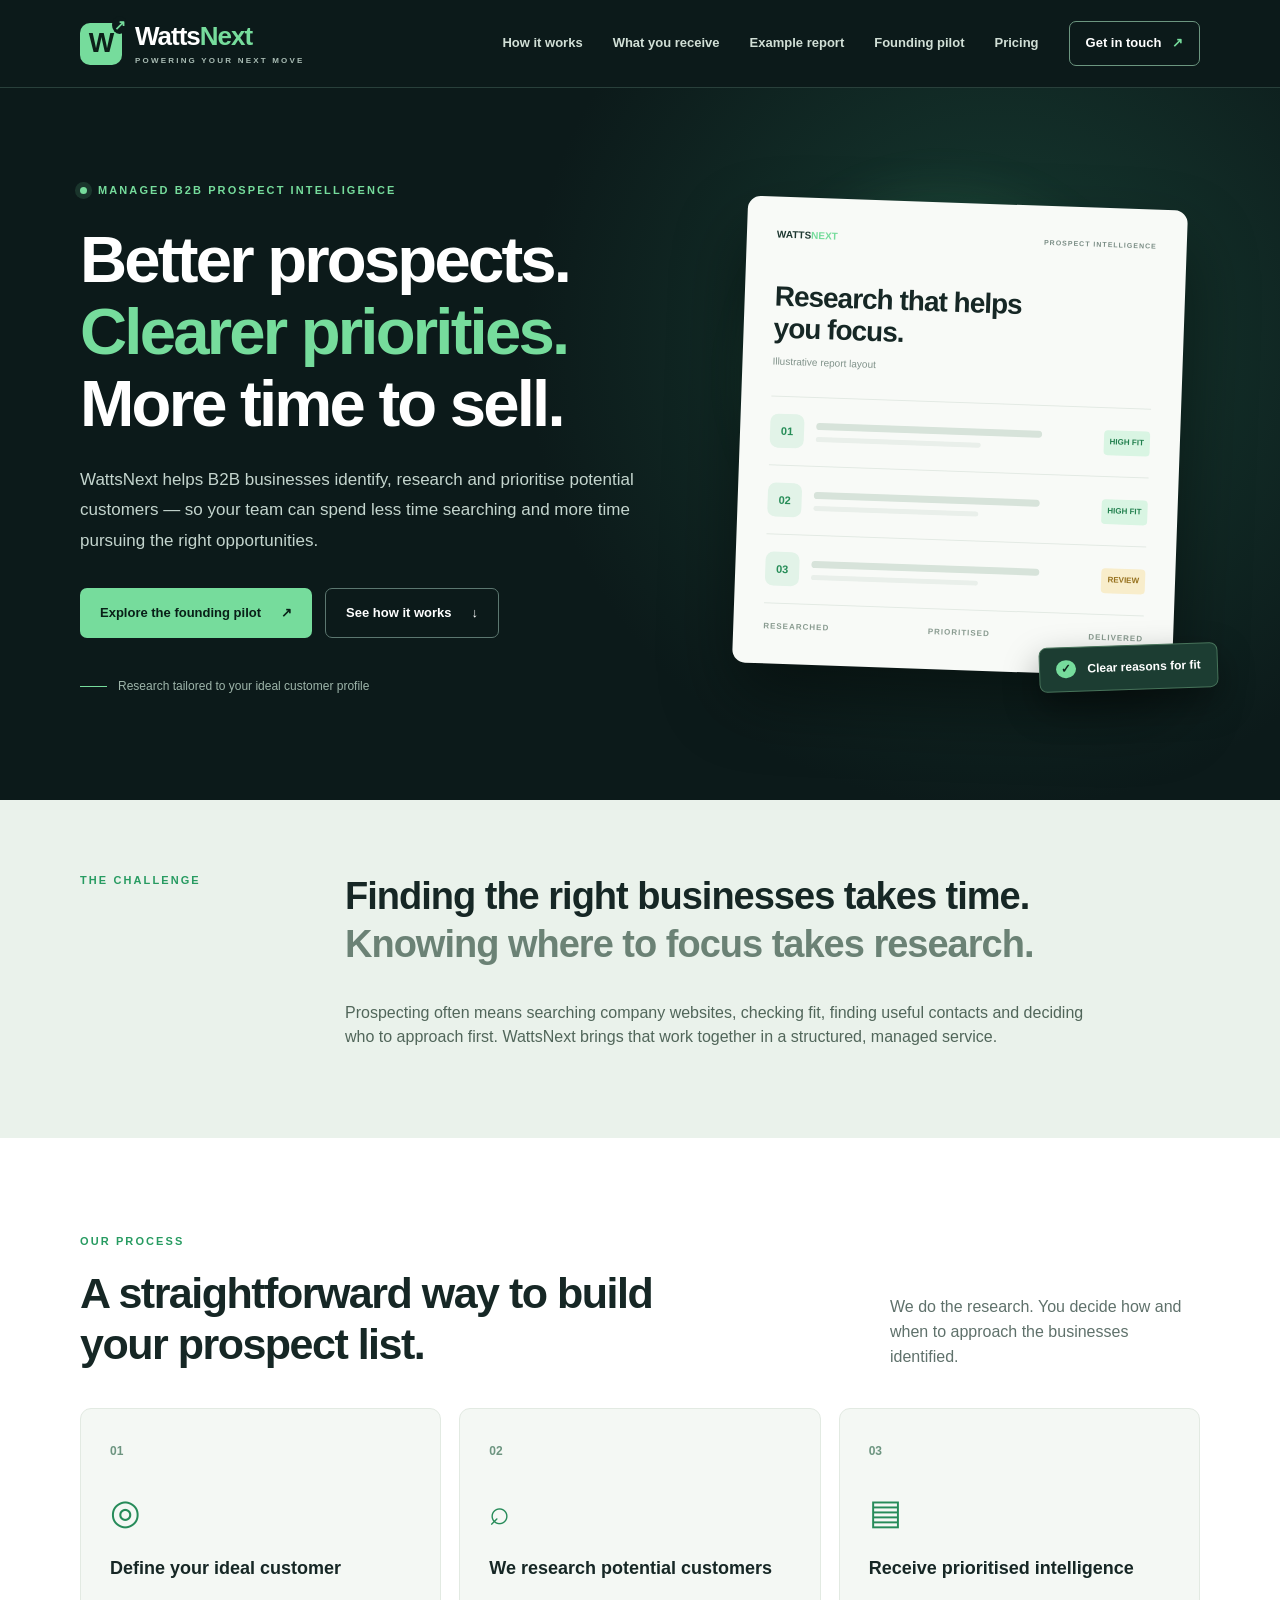
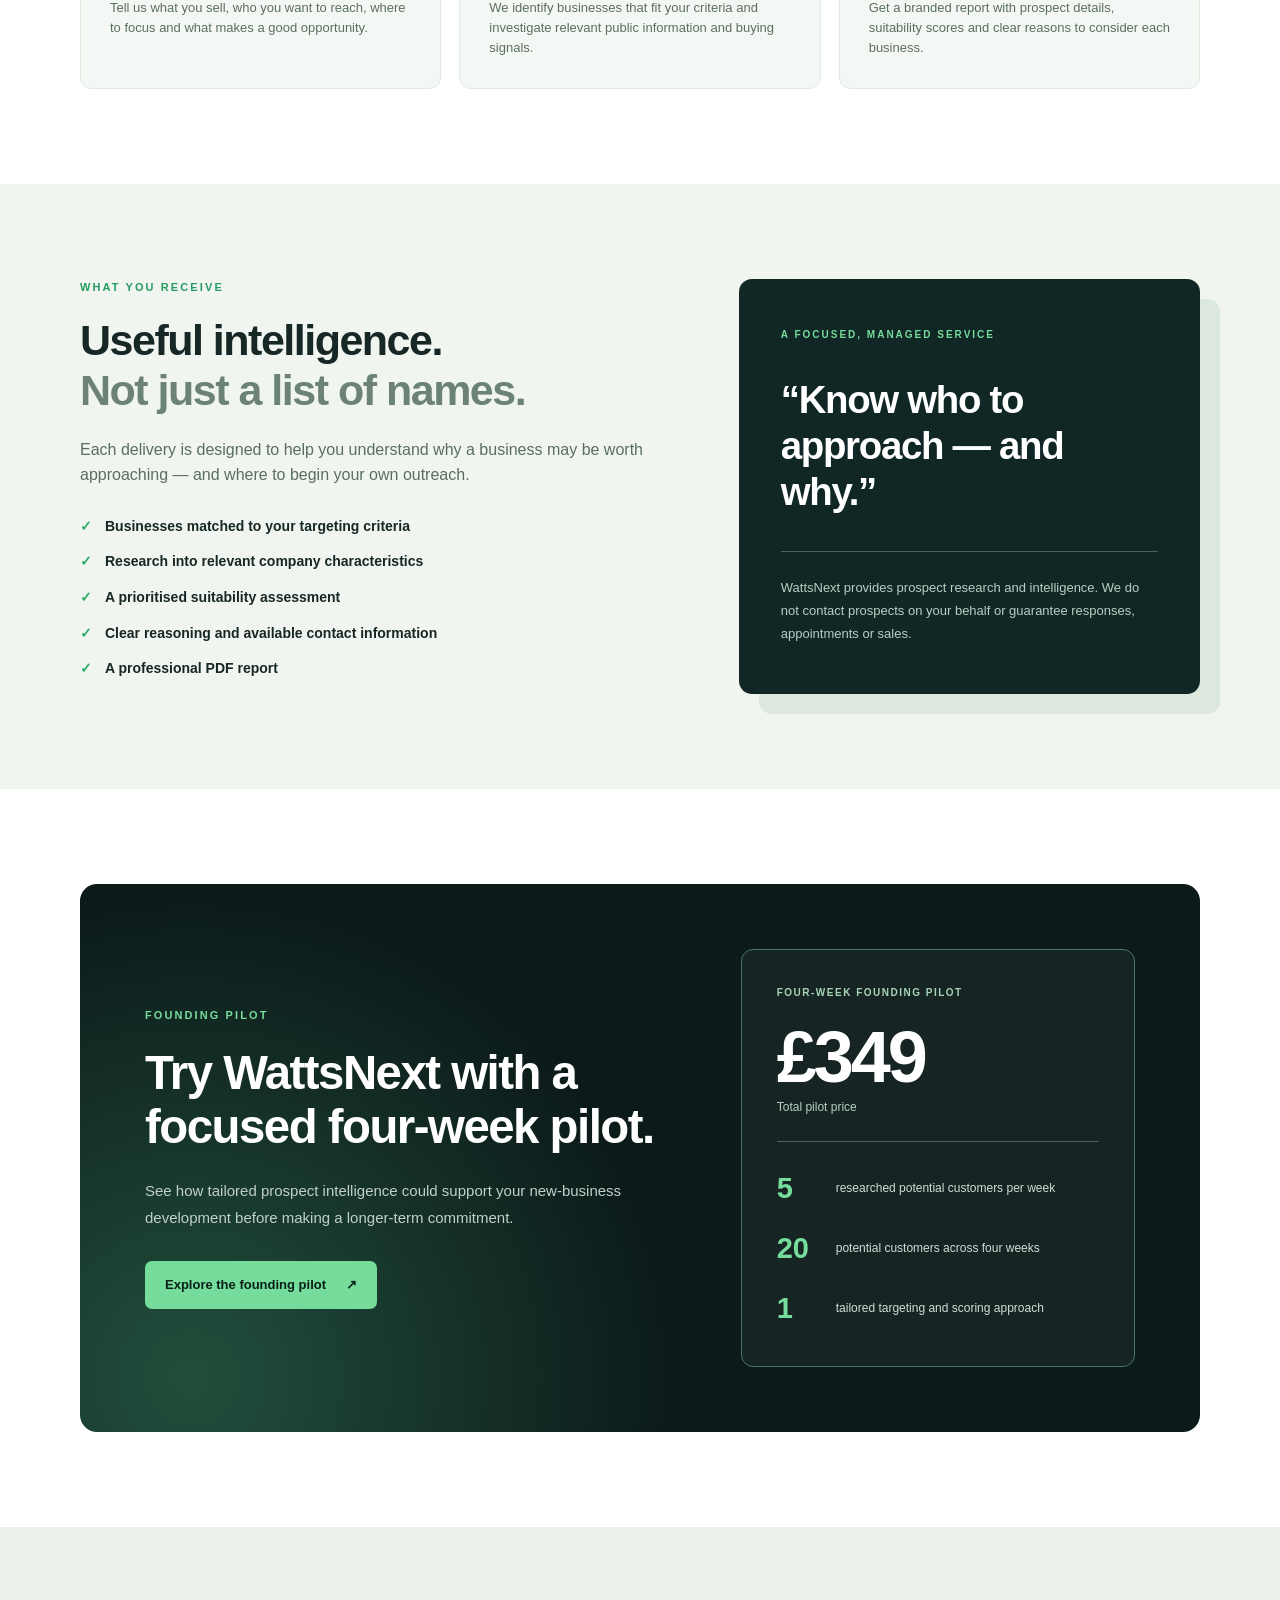
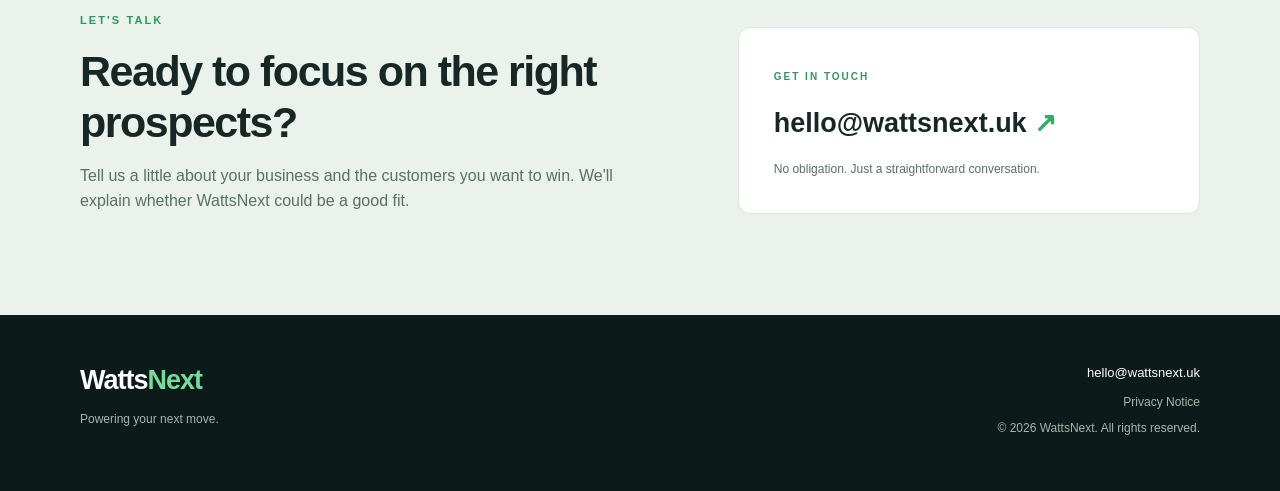
==== commit a016e2d7: "Add files via upload" ====
--- a/index.html
+++ b/index.html
@@ -4,10 +4,10 @@
 <meta charset="utf-8"><meta name="viewport" content="width=device-width, initial-scale=1">
 <meta name="description" content="WattsNext provides managed B2B prospect research: researched, prioritised potential customers matched to your ideal customer profile.">
 <title>WattsNext | Powering your next move</title>
-<link rel="stylesheet" href="styles.css">
+<link rel="stylesheet" href="styles.css?v=20261103-pricing">
 </head>
 <body>
-<header class="site-header"><div class="wrap nav"><a class="brand" href="#top" aria-label="WattsNext home"><span class="mark">W<span class="spark">↗</span></span><span>Watts<span class="green">Next</span><small>POWERING YOUR NEXT MOVE</small></span></a><nav aria-label="Main navigation"><a href="how-it-works.html">How it works</a><a href="#deliverables">What you receive</a><a href="example-report.html">Example report</a><a href="founding-pilot.html">Founding pilot</a><a class="nav-contact" href="mailto:hello@wattsnext.uk?subject=WattsNext%20enquiry">Get in touch <span aria-hidden="true">↗</span></a></nav></div></header>
+<header class="site-header"><div class="wrap nav"><a class="brand" href="#top" aria-label="WattsNext home"><span class="mark">W<span class="spark">↗</span></span><span>Watts<span class="green">Next</span><small>POWERING YOUR NEXT MOVE</small></span></a><button class="mobile-menu-toggle" type="button" aria-controls="primary-navigation" aria-expanded="false" aria-label="Open navigation menu"><span class="menu-icon" aria-hidden="true">☰</span><span class="menu-label">Menu</span></button><nav id="primary-navigation" aria-label="Main navigation"><a href="how-it-works.html">How it works</a><a href="#deliverables">What you receive</a><a href="example-report.html">Example report</a><a href="founding-pilot.html">Founding pilot</a><a href="pricing.html">Pricing</a><a class="nav-contact" href="mailto:hello@wattsnext.uk?subject=WattsNext%20enquiry">Get in touch <span aria-hidden="true">↗</span></a></nav></div></header>
 <main id="top">
 <section class="hero"><div class="wrap hero-grid"><div><div class="eyebrow"><span class="dot"></span> MANAGED B2B PROSPECT INTELLIGENCE</div><h1>Better prospects.<br><em>Clearer priorities.</em><br>More time to sell.</h1><p class="lead">WattsNext helps B2B businesses identify, research and prioritise potential customers — so your team can spend less time searching and more time pursuing the right opportunities.</p><div class="actions"><a class="btn primary" href="founding-pilot.html">Explore the founding pilot <span aria-hidden="true">↗</span></a><a class="btn secondary" href="how-it-works.html">See how it works <span aria-hidden="true">↓</span></a></div><div class="hero-note"><span class="line"></span> Research tailored to your ideal customer profile</div></div><div class="hero-visual" aria-label="Illustration of a prioritised prospect intelligence report"><div class="glow"></div><div class="report"><div class="report-top"><span>WATTS<span class="green">NEXT</span></span><span>PROSPECT INTELLIGENCE</span></div><div class="report-title">Research that helps<br>you focus.</div><div class="report-sub">Illustrative report layout</div><div class="report-row"><span class="avatar">01</span><span class="fake-lines"><b></b><i></i></span><span class="score">HIGH FIT</span></div><div class="report-row"><span class="avatar">02</span><span class="fake-lines"><b></b><i></i></span><span class="score">HIGH FIT</span></div><div class="report-row"><span class="avatar">03</span><span class="fake-lines"><b></b><i></i></span><span class="score medium">REVIEW</span></div><div class="report-footer"><span>RESEARCHED</span><span>PRIORITISED</span><span>DELIVERED</span></div></div><div class="float-chip"><span class="check">✓</span> Clear reasons for fit</div></div></div></section>
 <section class="intro"><div class="wrap intro-grid"><div class="section-label">THE CHALLENGE</div><div><h2>Finding the right businesses takes time. <span>Knowing where to focus takes research.</span></h2><p>Prospecting often means searching company websites, checking fit, finding useful contacts and deciding who to approach first. WattsNext brings that work together in a structured, managed service.</p></div></div></section>
@@ -18,4 +18,4 @@
 </main>
 <footer><div class="wrap footer-grid"><div><a class="footer-brand" href="#top">Watts<span class="green">Next</span></a><p>Powering your next move.</p></div><div class="footer-right"><a href="mailto:hello@wattsnext.uk">hello@wattsnext.uk</a><p><a href="https://docs.google.com/document/d/1ftN30DPU0YbhLh_8CklvsjxT-NBt7JfH/edit?usp=drivesdk&ouid=116151901559799536463&rtpof=true&sd=true" target="_blank" rel="noopener noreferrer">Privacy Notice</a></p><p>© <span id="year">2026</span> WattsNext. All rights reserved.</p></div></div></footer>
 <script>document.getElementById('year').textContent=new Date().getFullYear();</script>
-</body></html>
+<script>(function(){const toggle=document.querySelector('.mobile-menu-toggle');const nav=document.getElementById('primary-navigation');if(!toggle||!nav)return;function close(){toggle.setAttribute('aria-expanded','false');toggle.setAttribute('aria-label','Open navigation menu');nav.classList.remove('menu-open')}toggle.addEventListener('click',function(){const open=toggle.getAttribute('aria-expanded')!=='true';toggle.setAttribute('aria-expanded',String(open));toggle.setAttribute('aria-label',open?'Close navigation menu':'Open navigation menu');nav.classList.toggle('menu-open',open)});nav.querySelectorAll('a').forEach(a=>a.addEventListener('click',close));document.addEventListener('keydown',e=>{if(e.key==='Escape')close()});window.addEventListener('resize',()=>{if(window.innerWidth>850)close()})})();</script><script data-goatcounter="https://chris-wattsnext.goatcounter.com/count" async src="https://gc.zgo.at/count.js"></script></body></html>
--- a/styles.css
+++ b/styles.css
@@ -14,3 +14,33 @@
 /* Allow visitors to reach every page on small screens, instead of hiding the links. */
 @media(max-width:850px){.nav{flex-wrap:wrap;padding:13px 0;gap:12px}.nav nav{width:100%;overflow-x:auto;white-space:nowrap;padding-bottom:7px;gap:18px}.nav nav>a:not(.nav-contact){display:inline-block}.teaser-grid,.example-report-layout{grid-template-columns:1fr;gap:30px}.example-report-page .showcase-aside{position:static}}
 @media(max-width:600px){.teaser-document{padding:22px}.teaser-top small{float:none;display:block;margin-top:7px}.example-report-page .document-preview{padding:22px 17px}.example-report-page .document-heading{flex-wrap:wrap}.example-report-page .document-score{text-align:left}.nav nav{font-size:12px}}
+
+/* Mobile navigation refinement, October 2026 */
+.mobile-menu-toggle{display:none;align-items:center;gap:9px;border:1px solid #628875;border-radius:9px;background:transparent;color:#fff;font:700 14px Arial,Helvetica,sans-serif;padding:10px 14px;cursor:pointer}
+.mobile-menu-toggle:focus-visible,.nav nav a:focus-visible{outline:3px solid var(--green);outline-offset:3px}
+.menu-icon{font-size:19px;line-height:1}.menu-label{line-height:1.2}
+@media(max-width:850px){
+.site-header .nav{display:flex;flex-wrap:wrap;align-items:center;justify-content:space-between;gap:12px;padding:12px 0;min-height:74px}
+.site-header .brand{min-width:0}
+.mobile-menu-toggle{display:inline-flex;margin-left:auto}
+.site-header .nav nav{display:none!important;flex-direction:column;align-items:stretch;gap:0;width:100%;padding:6px 0 9px;margin:0;overflow:visible;white-space:normal;border-top:1px solid #29403b}
+.site-header .nav nav.menu-open{display:flex!important}
+.site-header .nav nav>a,.site-header .nav nav>a:not(.nav-contact){display:block!important;color:#d1dfd6;padding:13px 8px;font-size:15px;border-bottom:1px solid #29403b}
+.site-header .nav nav>.nav-contact{margin-top:9px;border:1px solid #628875;border-radius:8px;text-align:center}
+}
+@media(max-width:600px){.site-header .brand{font-size:21px}.site-header .mark{width:38px;height:38px;font-size:24px}.mobile-menu-toggle{padding:9px 12px}.example-report-page .sample-summary{padding-bottom:20px}}
+
+/* Pricing page — November 2026 */
+.pricing-intro{max-width:760px;margin:0 0 32px;color:var(--muted,#b8c9c4);line-height:1.7}
+.pricing-grid{display:grid;grid-template-columns:repeat(3,minmax(0,1fr));gap:18px;align-items:stretch}
+.pricing-plan{border:1px solid rgba(128,192,167,.29);border-radius:20px;padding:28px 23px;background:rgba(9,32,29,.52);display:flex;flex-direction:column;min-width:0}
+.pricing-plan.featured{border-color:#71dba4;background:rgba(44,100,73,.18)}
+.pricing-kicker{font-size:.73rem;font-weight:800;letter-spacing:.12em;color:#77dca7;margin-bottom:14px}
+.pricing-plan h3{font-size:1.55rem;margin:0 0 13px;color:#f4f9f6}
+.pricing-amount{font-size:2.1rem;font-weight:800;color:#fff;white-space:nowrap;margin-bottom:20px}
+.pricing-amount span{font-size:.9rem;font-weight:500;color:#c0d0c9}
+.pricing-plan p{line-height:1.65;color:#c7d5cf;margin:0 0 19px}
+.pricing-plan ul{padding-left:20px;margin:auto 0 0;color:#e3efe9;line-height:1.65}
+.pricing-plan li{padding:5px 0}
+.pricing-note{margin-top:22px}
+@media(max-width:850px){.pricing-grid{grid-template-columns:1fr}.pricing-plan{padding:25px 22px}.pricing-amount{font-size:2rem}}
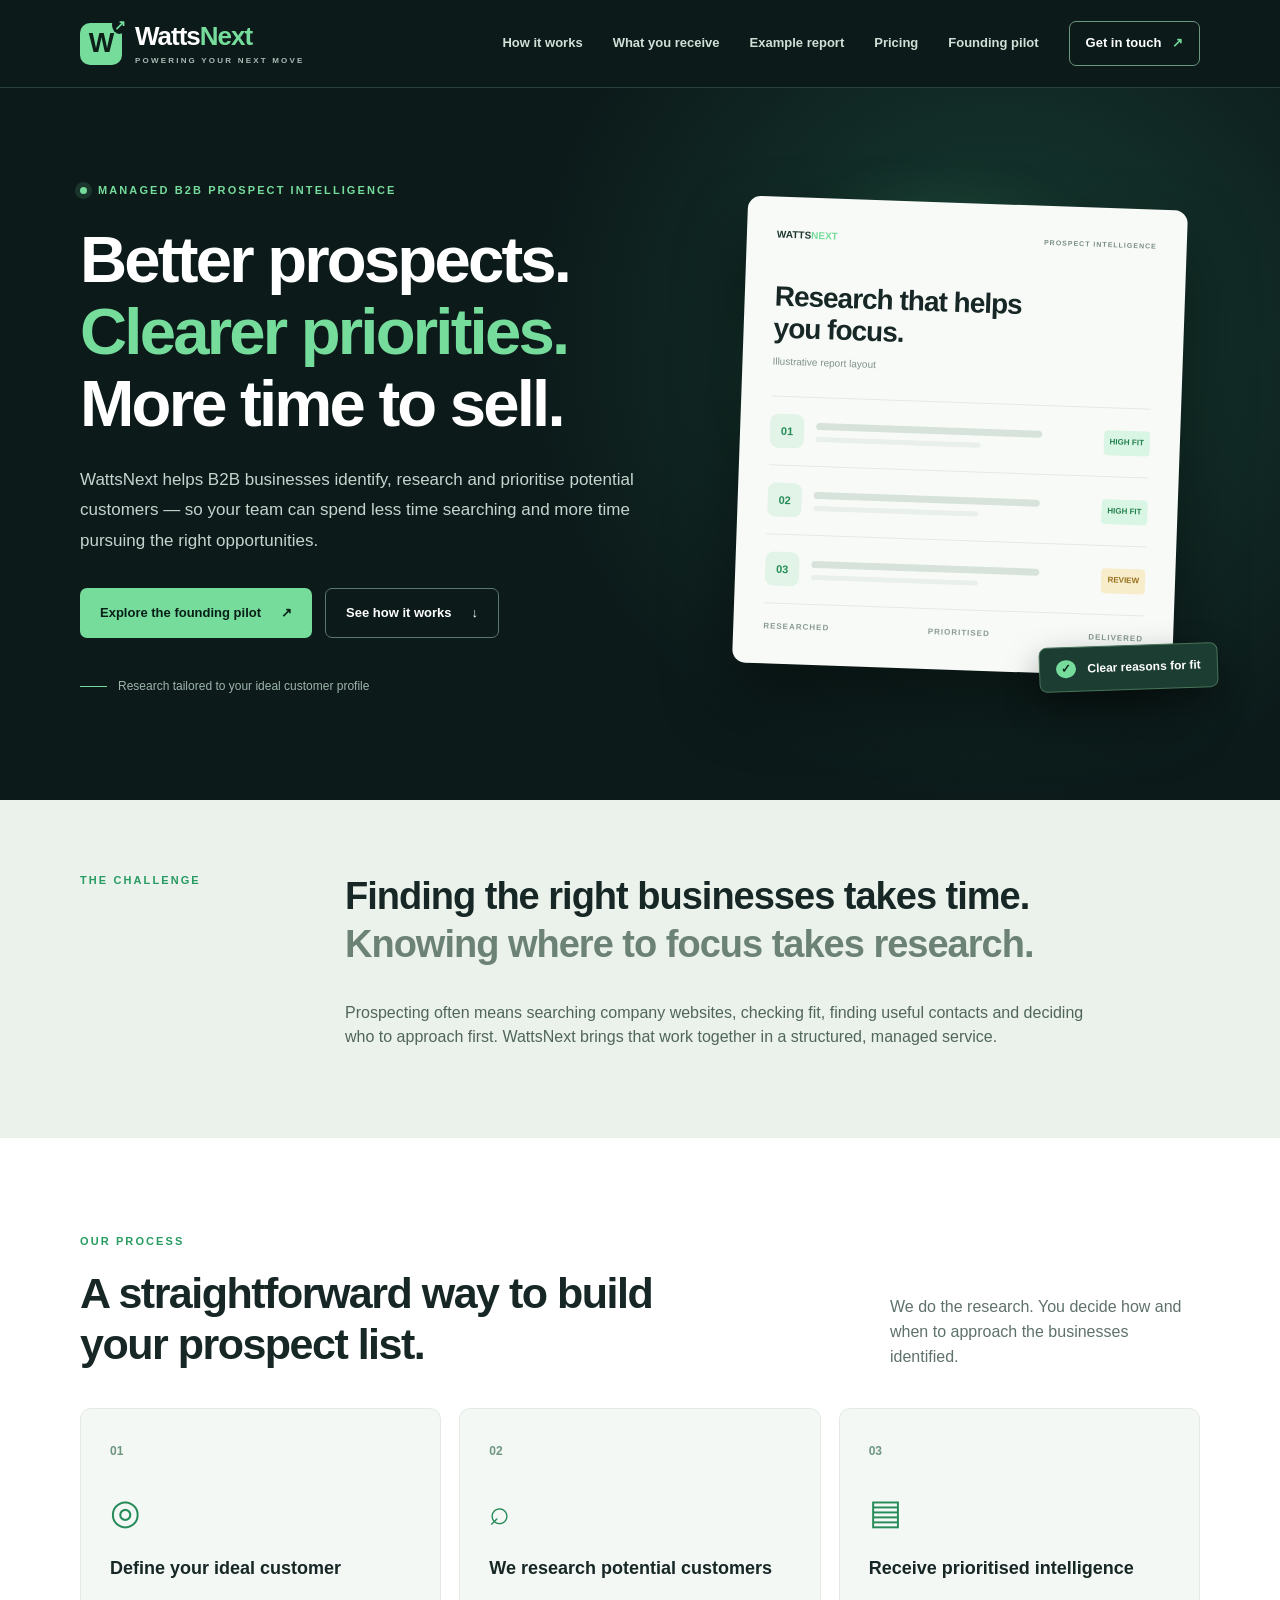
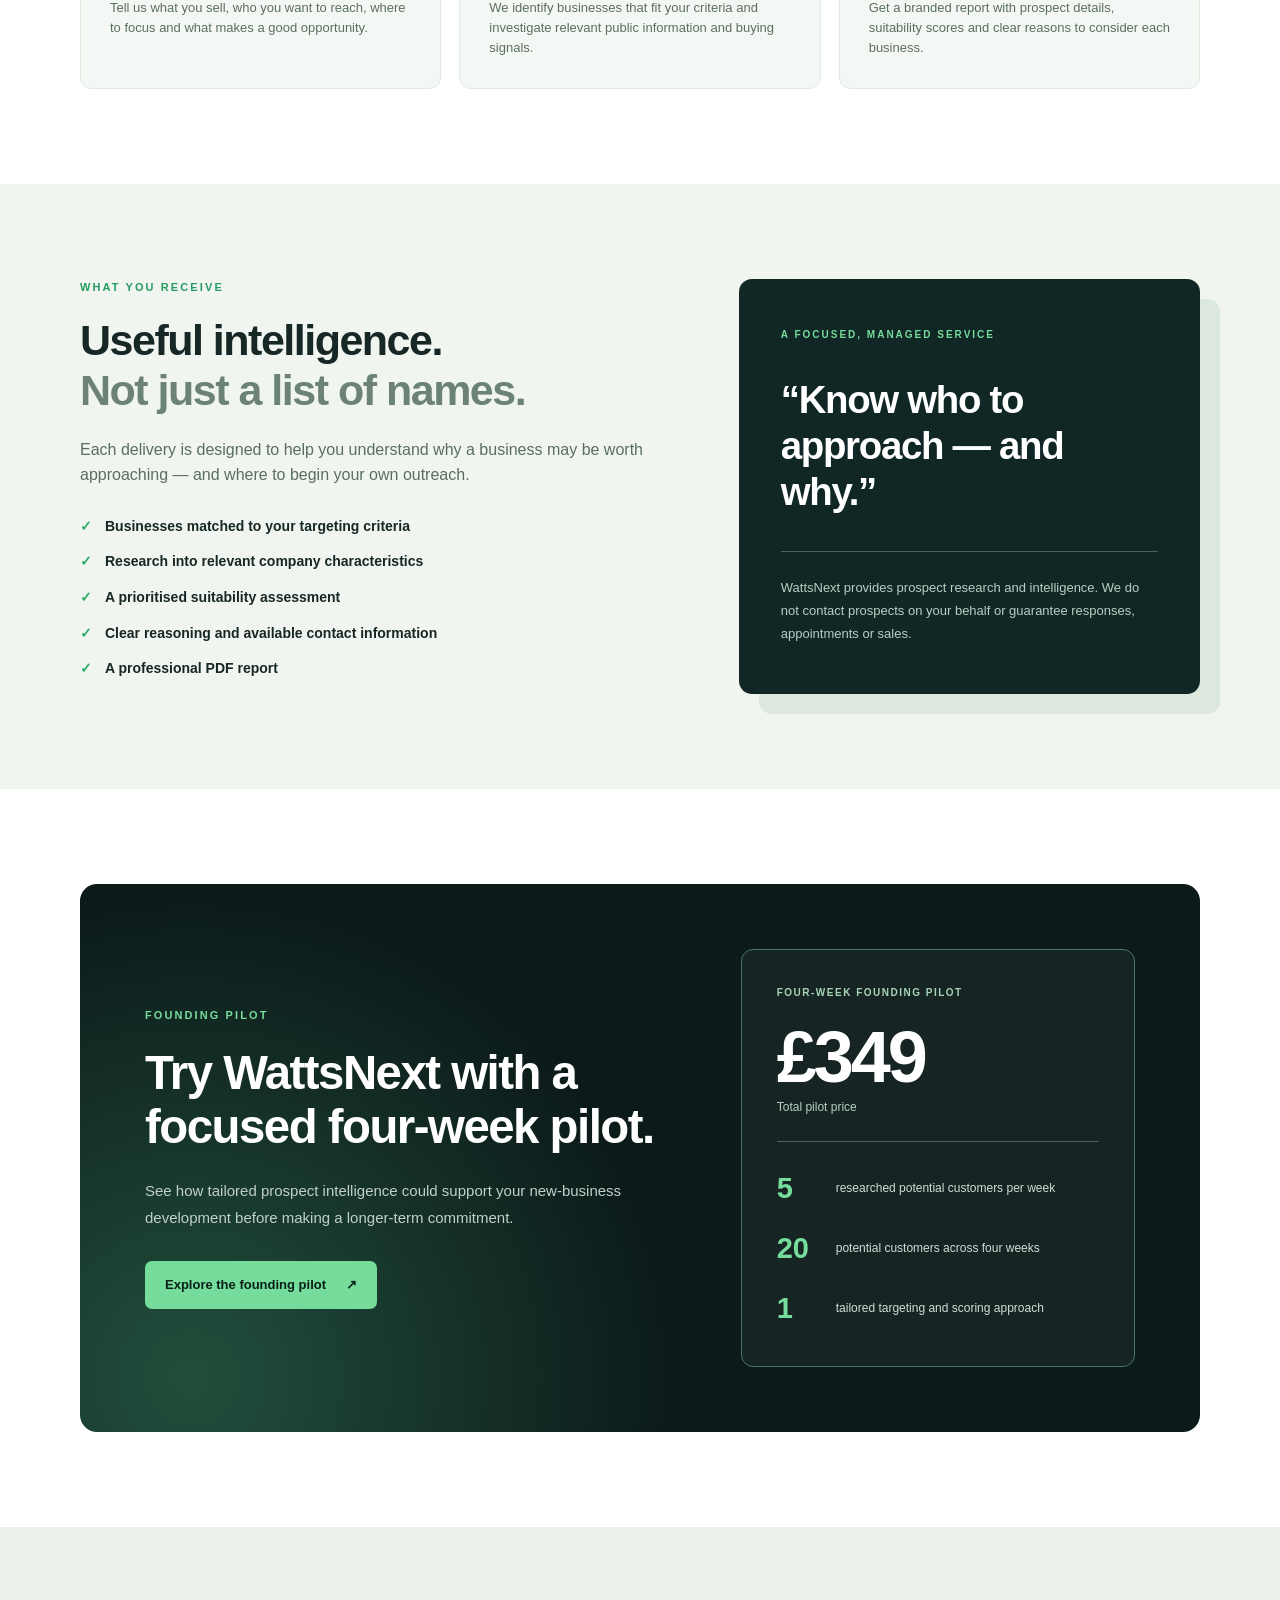
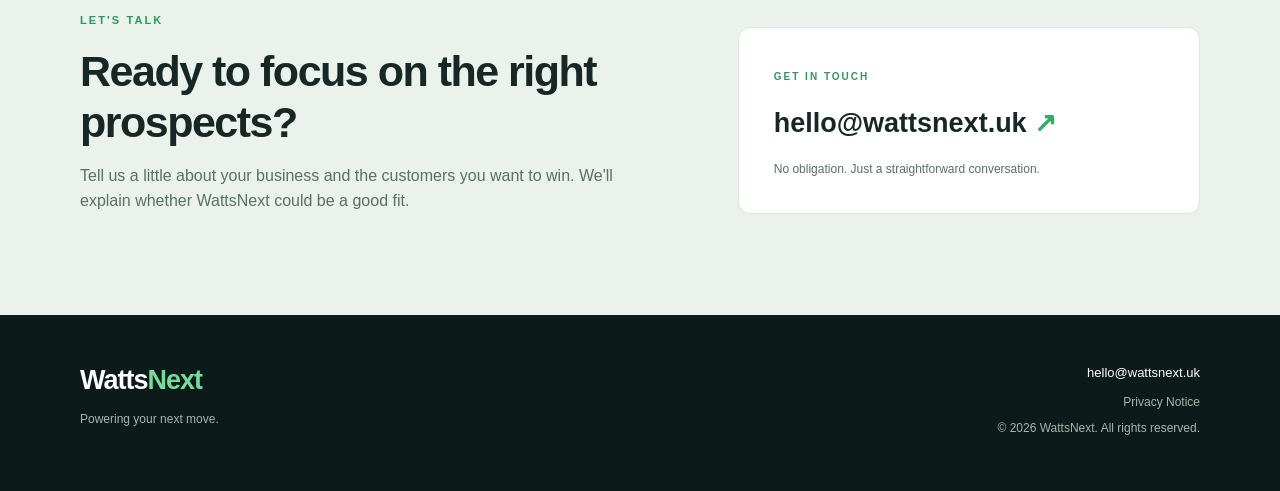
==== commit 4f55b505: "Add files via upload" ====
--- a/index.html
+++ b/index.html
@@ -4,10 +4,10 @@
 <meta charset="utf-8"><meta name="viewport" content="width=device-width, initial-scale=1">
 <meta name="description" content="WattsNext provides managed B2B prospect research: researched, prioritised potential customers matched to your ideal customer profile.">
 <title>WattsNext | Powering your next move</title>
-<link rel="stylesheet" href="styles.css?v=20261103-pricing">
+<link rel="stylesheet" href="styles.css?v=20261103-contrastfix">
 </head>
 <body>
-<header class="site-header"><div class="wrap nav"><a class="brand" href="#top" aria-label="WattsNext home"><span class="mark">W<span class="spark">↗</span></span><span>Watts<span class="green">Next</span><small>POWERING YOUR NEXT MOVE</small></span></a><button class="mobile-menu-toggle" type="button" aria-controls="primary-navigation" aria-expanded="false" aria-label="Open navigation menu"><span class="menu-icon" aria-hidden="true">☰</span><span class="menu-label">Menu</span></button><nav id="primary-navigation" aria-label="Main navigation"><a href="how-it-works.html">How it works</a><a href="#deliverables">What you receive</a><a href="example-report.html">Example report</a><a href="founding-pilot.html">Founding pilot</a><a href="pricing.html">Pricing</a><a class="nav-contact" href="mailto:hello@wattsnext.uk?subject=WattsNext%20enquiry">Get in touch <span aria-hidden="true">↗</span></a></nav></div></header>
+<header class="site-header"><div class="wrap nav"><a class="brand" href="#top" aria-label="WattsNext home"><span class="mark">W<span class="spark">↗</span></span><span>Watts<span class="green">Next</span><small>POWERING YOUR NEXT MOVE</small></span></a><button class="mobile-menu-toggle" type="button" aria-controls="primary-navigation" aria-expanded="false" aria-label="Open navigation menu"><span class="menu-icon" aria-hidden="true">☰</span><span class="menu-label">Menu</span></button><nav id="primary-navigation" aria-label="Main navigation"><a href="how-it-works.html">How it works</a><a href="#deliverables">What you receive</a><a href="example-report.html">Example report</a><a href="pricing.html">Pricing</a><a href="founding-pilot.html">Founding pilot</a><a class="nav-contact" href="mailto:hello@wattsnext.uk?subject=WattsNext%20enquiry">Get in touch <span aria-hidden="true">↗</span></a></nav></div></header>
 <main id="top">
 <section class="hero"><div class="wrap hero-grid"><div><div class="eyebrow"><span class="dot"></span> MANAGED B2B PROSPECT INTELLIGENCE</div><h1>Better prospects.<br><em>Clearer priorities.</em><br>More time to sell.</h1><p class="lead">WattsNext helps B2B businesses identify, research and prioritise potential customers — so your team can spend less time searching and more time pursuing the right opportunities.</p><div class="actions"><a class="btn primary" href="founding-pilot.html">Explore the founding pilot <span aria-hidden="true">↗</span></a><a class="btn secondary" href="how-it-works.html">See how it works <span aria-hidden="true">↓</span></a></div><div class="hero-note"><span class="line"></span> Research tailored to your ideal customer profile</div></div><div class="hero-visual" aria-label="Illustration of a prioritised prospect intelligence report"><div class="glow"></div><div class="report"><div class="report-top"><span>WATTS<span class="green">NEXT</span></span><span>PROSPECT INTELLIGENCE</span></div><div class="report-title">Research that helps<br>you focus.</div><div class="report-sub">Illustrative report layout</div><div class="report-row"><span class="avatar">01</span><span class="fake-lines"><b></b><i></i></span><span class="score">HIGH FIT</span></div><div class="report-row"><span class="avatar">02</span><span class="fake-lines"><b></b><i></i></span><span class="score">HIGH FIT</span></div><div class="report-row"><span class="avatar">03</span><span class="fake-lines"><b></b><i></i></span><span class="score medium">REVIEW</span></div><div class="report-footer"><span>RESEARCHED</span><span>PRIORITISED</span><span>DELIVERED</span></div></div><div class="float-chip"><span class="check">✓</span> Clear reasons for fit</div></div></div></section>
 <section class="intro"><div class="wrap intro-grid"><div class="section-label">THE CHALLENGE</div><div><h2>Finding the right businesses takes time. <span>Knowing where to focus takes research.</span></h2><p>Prospecting often means searching company websites, checking fit, finding useful contacts and deciding who to approach first. WattsNext brings that work together in a structured, managed service.</p></div></div></section>
--- a/styles.css
+++ b/styles.css
@@ -44,3 +44,12 @@
 .pricing-plan li{padding:5px 0}
 .pricing-note{margin-top:22px}
 @media(max-width:850px){.pricing-grid{grid-template-columns:1fr}.pricing-plan{padding:25px 22px}.pricing-amount{font-size:2rem}}
+
+/* Pricing cards: solid, accessible colours on the light after-pilot section. */
+.pricing-plan{background:#102726;border:1px solid #426b58;color:#f4f9f6;box-shadow:0 8px 24px rgba(12,26,26,.07)}
+.pricing-plan.featured{background:#173b30;border:2px solid #49b77d;color:#fff;box-shadow:0 8px 24px rgba(12,26,26,.10)}
+.pricing-plan .pricing-kicker,.pricing-plan.featured .pricing-kicker{color:#91e8b3}
+.pricing-plan h3,.pricing-plan.featured h3,.pricing-plan .pricing-amount,.pricing-plan.featured .pricing-amount{color:#fff}
+.pricing-plan .pricing-amount span,.pricing-plan.featured .pricing-amount span{color:#c9ddd1}
+.pricing-plan p,.pricing-plan.featured p{color:#d2e3d8}
+.pricing-plan ul,.pricing-plan.featured ul{color:#f0f7f1}
